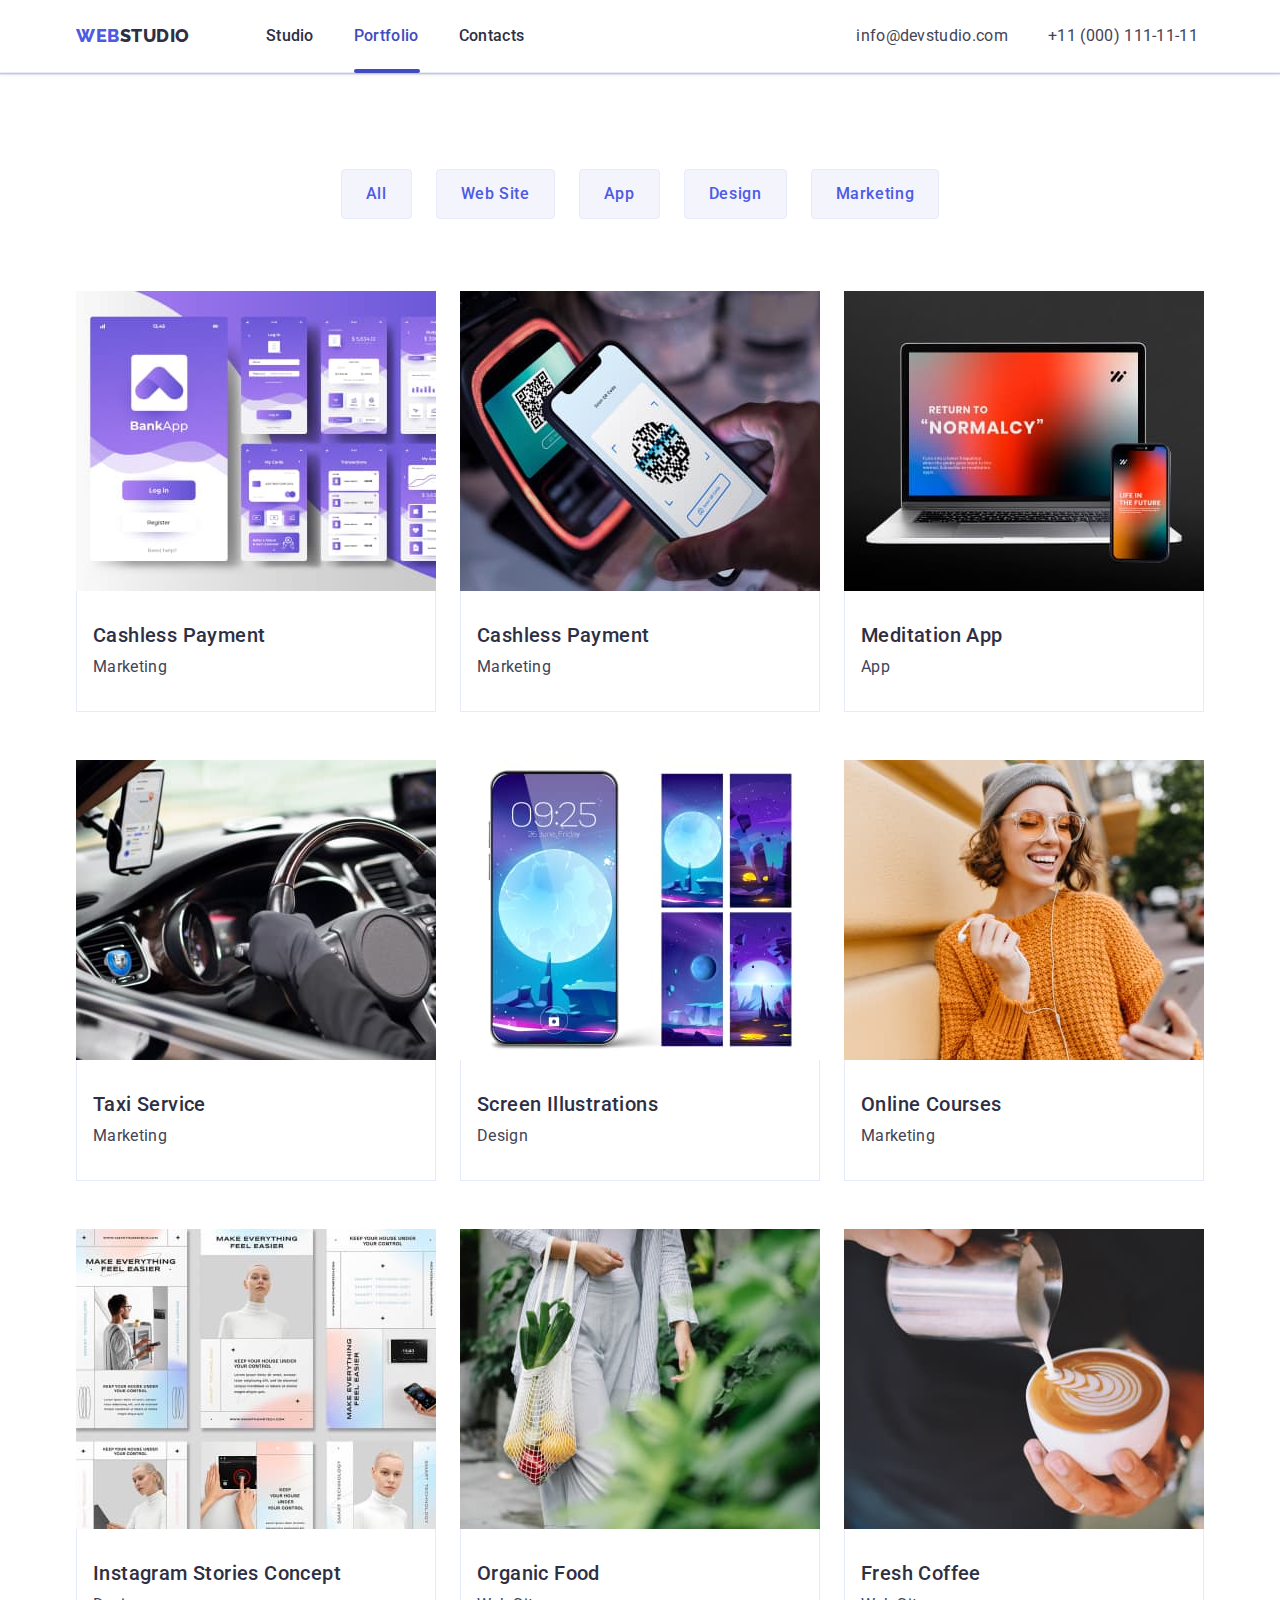
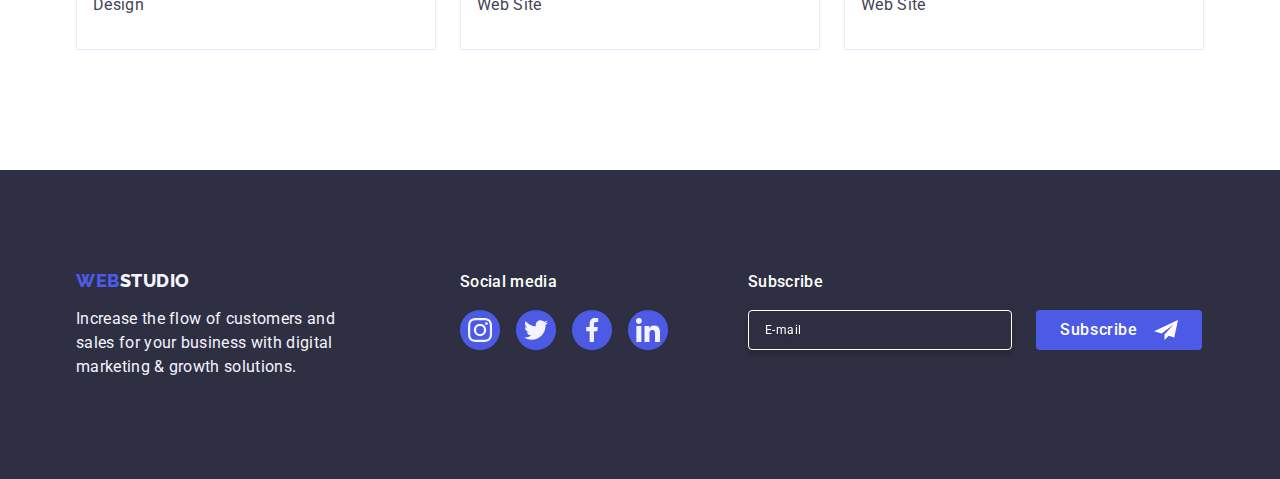
==== portfolio.html @ 2e9d0f4c "Initial commit" ====
<!DOCTYPE html>
<html lang="en">
  <head>
    <meta charset="UTF-8" />
    <meta name="viewport" content="width=device-width, initial-scale=1.0" />
    <title>Document</title>
    <link rel="stylesheet" href="./index.html" />
    <link rel="preconnect" href="https://fonts.googleapis.com" />
    <link rel="preconnect" href="https://fonts.gstatic.com" crossorigin />
    <link
      rel="stylesheet"
      href="https://fonts.googleapis.com/css2?family=Raleway:wght@800&family=Roboto:wght@400;500;700&display=swap"
    />
    <!-- Normalize -->
    <link
      rel="stylesheet"
      href="https://cdnjs.cloudflare.com/ajax/libs/modern-normalize/2.0.0/modern-normalize.min.css"
    />
    <link rel="stylesheet" href="./css/styles.css" />
  </head>
  <body class="page-portfolio">
    <!-- Header section -->
    <header class="header">
      <div class="container header-container">
        <nav class="header-nav">
          <a class="logo link" href="./index.html">
            Web<span class="studio-header">Studio</span>
          </a>
          <ul class="header-list list">
            <li class="navigation-item">
              <a class="header-link link" href="./index.html">Studio</a>
            </li>
            <li class="navigation-item">
              <!-- <a class="header-link" href="#what">Portfolio</a> -->
              <a class="header-link link portfolio-page" href="./portfolio.html"
                >Portfolio</a
              >
            </li>
            <li class="navigation-item">
              <a class="header-link link" href="">Contacts</a>
            </li>
          </ul>
        </nav>
        <!-- Contacts -->
        <address class="address">
          <ul class="address-item list">
            <li>
              <a class="header-item link" href="mailto:info@devstudio.com"
                >info@devstudio.com</a
              >
            </li>
            <li>
              <a class="header-item link" href="tel:+110001111111"
                >+11 (000) 111-11-11</a
              >
            </li>
          </ul>
        </address>
      </div>
    </header>

    <main class="portf-main">
      <!-- Button section -->
      <section class="section portfolio-main">
        <div class="container portfolio-container">
          <h1 class="visually-hidden">Hidden title</h1>
          <ul class="filter list">
            <li class="btns-filters-item list">
              <button class="btn-filter" type="button">All</button>
            </li>
            <li class="btns-filters-item list">
              <button class="btn-filter" type="button">Web Site</button>
            </li>
            <li class="btns-filters-item list">
              <button class="btn-filter" type="button">App</button>
            </li>
            <li class="btns-filters-item list">
              <button class="btn-filter" type="button">Design</button>
            </li>
            <li class="btns-filters-item list">
              <button class="btn-filter" type="button">Marketing</button>
            </li>
          </ul>
          <ul class="btn-press list">
            <!-- 11111111111111111111111111111++++++++++++++++++++++++++++++ -->
            <li class="project-card list">
              <a href="" class="project-card-link link">
                <div class="wrap-descr">
                  <img
                    class="project-card-img"
                    src="./images/Portfolio/row1/img1-1.jpg"
                    alt="Cashless Payment"
                    width="360"
                    height="300"
                  />
                  <p class="card-description overlay">
                    14 Stylish and User-Friendly App Design Concepts · Task
                    Manager App · Calorie Tracker App · Exotic Fruit Ecommerce
                    App · Cloud Storage App
                  </p>
                  <div class="overlay">
                    <p class="card-description overlay">
                      14 Stylish and User-Friendly App Design Concepts · Task
                      Manager App · Calorie Tracker App · Exotic Fruit Ecommerce
                      App · Cloud Storage App
                    </p>
                  </div>
                </div>
                <div class="wrap-card-project">
                  <h2 class="project-card-title">Cashless Payment</h2>
                  <p class="project-card-content">Marketing</p>
                </div>
              </a>
            </li>
            <!-- 222222222222222222222222222++++++++++++++++++++++++++++++++ -->
            <li class="project-card list">
              <a href="" class="project-card-link link">
                <div class="wrap-descr">
                  <img
                    class="project-card-img"
                    src="./images/Portfolio/row1/img1-2.jpg"
                    alt="Cashless Payment"
                    width="360"
                    height="300"
                  />
                  <p class="card-description overlay">
                    14 Stylish and User-Friendly App Design Concepts · Task
                    Manager App · Calorie Tracker App · Exotic Fruit Ecommerce
                    App · Cloud Storage App
                  </p>
                  <div class="overlay">
                    <p class="card-description overlay">
                      14 Stylish and User-Friendly App Design Concepts · Task
                      Manager App · Calorie Tracker App · Exotic Fruit Ecommerce
                      App · Cloud Storage App
                    </p>
                  </div>
                </div>
                <div class="wrap-card-project">
                  <h2 class="project-card-title">Cashless Payment</h2>
                  <p class="project-card-content">Marketing</p>
                </div>
              </a>
            </li>
            <!-- 3333333333333333333333333333333++++++++++++++++++++++++++++ -->
            <li class="project-card list">
              <a href="" class="project-card-link link">
                <div class="wrap-descr">
                  <img
                    class="project-card-img"
                    src="./images/Portfolio/row1/img1-3.jpg"
                    alt="Meditation App"
                    width="360"
                    height="300"
                  />
                  <p class="card-description overlay">
                    14 Stylish and User-Friendly App Design Concepts · Task
                    Manager App · Calorie Tracker App · Exotic Fruit Ecommerce
                    App · Cloud Storage App
                  </p>
                  <div class="overlay">
                    <p class="card-description overlay">
                      14 Stylish and User-Friendly App Design Concepts · Task
                      Manager App · Calorie Tracker App · Exotic Fruit Ecommerce
                      App · Cloud Storage App
                    </p>
                  </div>
                </div>
                <div class="wrap-card-project">
                  <h2 class="project-card-title">Meditation App</h2>
                  <p class="project-card-content">App</p>
                </div>
              </a>
            </li>
            <!-- 444444444444444444444444444444444++++++++++++++++++++++++++ -->
            <li class="project-card list">
              <a href="" class="project-card-link link">
                <div class="wrap-descr">
                  <img
                    class="project-card-img"
                    src="./images/Portfolio/row2/img2-1.jpg"
                    alt="Taxi Service"
                    width="360"
                    height="300"
                  />
                  <p class="card-description overlay">
                    14 Stylish and User-Friendly App Design Concepts · Task
                    Manager App · Calorie Tracker App · Exotic Fruit Ecommerce
                    App · Cloud Storage App
                  </p>
                  <div class="overlay">
                    <p class="card-description overlay">
                      14 Stylish and User-Friendly App Design Concepts · Task
                      Manager App · Calorie Tracker App · Exotic Fruit Ecommerce
                      App · Cloud Storage App
                    </p>
                  </div>
                </div>
                <div class="wrap-card-project">
                  <h2 class="project-card-title">Taxi Service</h2>
                  <p class="project-card-content">Marketing</p>
                </div>
              </a>
            </li>
            <!-- 5555555555555555555555555555555555555555555555+++++++++++++ -->
            <li class="project-card list">
              <a href="" class="project-card-link link">
                <div class="wrap-descr">
                  <img
                    class="project-card-img"
                    src="./images/Portfolio/row2/img2-2.jpg"
                    alt="Screen Illustrations"
                    width="360"
                    height="300"
                  />
                  <p class="card-description overlay">
                    14 Stylish and User-Friendly App Design Concepts · Task
                    Manager App · Calorie Tracker App · Exotic Fruit Ecommerce
                    App · Cloud Storage App
                  </p>
                  <div class="overlay">
                    <p class="card-description overlay">
                      14 Stylish and User-Friendly App Design Concepts · Task
                      Manager App · Calorie Tracker App · Exotic Fruit Ecommerce
                      App · Cloud Storage App
                    </p>
                  </div>
                </div>
                <div class="wrap-card-project">
                  <h2 class="project-card-title">Screen Illustrations</h2>
                  <p class="project-card-content">Design</p>
                </div>
              </a>
            </li>
            <!-- 666666666666666666666666666666666666666666666666666666666++ -->
            <li class="project-card list">
              <a href="" class="project-card-link link">
                <div class="wrap-descr">
                  <img
                    class="project-card-img"
                    src="./images/Portfolio/row2/img2-3.jpg"
                    alt="Online Courses"
                    width="360"
                    height="300"
                  />
                  <p class="card-description overlay">
                    14 Stylish and User-Friendly App Design Concepts · Task
                    Manager App · Calorie Tracker App · Exotic Fruit Ecommerce
                    App · Cloud Storage App
                  </p>
                  <div class="overlay">
                    <p class="card-description overlay">
                      14 Stylish and User-Friendly App Design Concepts · Task
                      Manager App · Calorie Tracker App · Exotic Fruit Ecommerce
                      App · Cloud Storage App
                    </p>
                  </div>
                </div>
                <div class="wrap-card-project">
                  <h2 class="project-card-title">Online Courses</h2>
                  <p class="project-card-content">Marketing</p>
                </div>
              </a>
            </li>
            <!-- 777777777777777777777777777777777777777777777777777777+++++ -->
            <li class="project-card list">
              <a href="" class="project-card-link link">
                <div class="wrap-descr">
                  <img
                    class="project-card-img"
                    src="./images/Portfolio/row3/img3-1.jpg"
                    alt="Instagram Stories Concept"
                    width="360"
                    height="300"
                  />
                  <p class="card-description overlay">
                    14 Stylish and User-Friendly App Design Concepts · Task
                    Manager App · Calorie Tracker App · Exotic Fruit Ecommerce
                    App · Cloud Storage App
                  </p>
                  <div class="overlay">
                    <p class="card-description overlay">
                      14 Stylish and User-Friendly App Design Concepts · Task
                      Manager App · Calorie Tracker App · Exotic Fruit Ecommerce
                      App · Cloud Storage App
                    </p>
                  </div>
                </div>
                <div class="wrap-card-project">
                  <h2 class="project-card-title">Instagram Stories Concept</h2>
                  <p class="project-card-content">Design</p>
                </div>
              </a>
            </li>
            <!-- 88888888888888888888888888888888888888888888888888888888+++ -->
            <li class="project-card list">
              <a href="" class="project-card-link link">
                <div class="wrap-descr">
                  <img
                    class="project-card-img"
                    src="./images/Portfolio/row3/img3-2.jpg"
                    alt="Organic Food"
                    width="360"
                    height="300"
                  />
                  <p class="card-description overlay">
                    14 Stylish and User-Friendly App Design Concepts · Task
                    Manager App · Calorie Tracker App · Exotic Fruit Ecommerce
                    App · Cloud Storage App
                  </p>
                  <div class="overlay">
                    <p class="card-description overlay">
                      14 Stylish and User-Friendly App Design Concepts · Task
                      Manager App · Calorie Tracker App · Exotic Fruit Ecommerce
                      App · Cloud Storage App
                    </p>
                  </div>
                </div>
                <div class="wrap-card-project">
                  <h2 class="project-card-title">Organic Food</h2>
                  <p class="project-card-content">Web Site</p>
                </div>
              </a>
            </li>
            <!-- 9999999999999999999999999999999999999999999999999999999++++ -->
            <li class="project-card list">
              <a href="" class="project-card-link link">
                <div class="wrap-descr">
                  <img
                    class="project-card-img"
                    src="./images/Portfolio/row3/img3-3.jpg"
                    alt="Fresh Coffee"
                    width="360"
                    height="300"
                  />
                  <p class="card-description overlay">
                    14 Stylish and User-Friendly App Design Concepts · Task
                    Manager App · Calorie Tracker App · Exotic Fruit Ecommerce
                    App · Cloud Storage App
                  </p>
                  <div class="overlay">
                    <p class="card-description overlay">
                      14 Stylish and User-Friendly App Design Concepts · Task
                      Manager App · Calorie Tracker App · Exotic Fruit Ecommerce
                      App · Cloud Storage App
                    </p>
                  </div>
                </div>
                <div class="wrap-card-project">
                  <h2 class="project-card-title">Fresh Coffee</h2>
                  <p class="project-card-content">Web Site</p>
                </div>
              </a>
            </li>
            <!-- +++++++++++++++++++++++++++++++++++++++++++++++++++++++++++ -->
          </ul>
        </div>
      </section>
    </main>
    <!-- Footer section -->

    <footer class="footer">
      <div class="container footer-container">
        <div class="footer-logo">
          <a class="logo logo-link-footer link" href="./index.html">
            Web<span class="studio-down">Studio</span>
          </a>
          <p class="footer-description">
            Increase the flow of customers and sales for your business with
            digital marketing & growth solutions.
          </p>
        </div>
        <!-- Media in footer section -->
        <div class="footer-part-two">
          <p class="footer-title-links">Social media</p>
          <ul class="wrap-footer-icons list">
            <li class="box-footer-icons">
              <a href="" class="link-footer-icon">
                <svg class="team-icon" width="24" height="24">
                  <use href="./images/icons.svg#icon-instagram1"></use>
                </svg>
              </a>
            </li>
            <li class="box-footer-icons">
              <a href="" class="link-footer-icon">
                <svg class="team-icon" width="24" height="24">
                  <use href="./images/icons.svg#icon-twitter1"></use>
                </svg>
              </a>
            </li>
            <li class="box-footer-icons">
              <a href="" class="link-footer-icon">
                <svg class="team-icon" width="24" height="24">
                  <use href="./images/icons.svg#icon-facebook1"></use>
                </svg>
              </a>
            </li>
            <li class="box-footer-icons">
              <a href="" class="link-footer-icon">
                <svg class="team-icon" width="24" height="24">
                  <use href="./images/icons.svg#icon-linkedin1"></use>
                </svg>
              </a>
            </li>
          </ul>
        </div>
        <div class="footer-third-part">
          <p class="footer-form-title">Subscribe</p>
          <form class="footer-form" name="footer-form" autocomplete="off">
            <label class="footer-form-label">
              <input
                class="footer-form-input"
                type="email"
                name="email"
                placeholder="E-mail"
              />
            </label>
            <button class="footer-form-button" type="submit">
              Subscribe
              <svg class="footer-form-icon" width="24" height="24">
                <use href="./images/icons.svg#icon-send"></use>
              </svg>
            </button>
          </form>
        </div>
      </div>
    </footer>

    <!-- <footer class="footer">
      <div class="container footer-container">
        <a href="./index.html" class="logo logo-footer link">
          Web<span class="studio-down">Studio</span>
        </a>
        <p class="footer-description">
          Increase the flow of customers and sales for your business with
          digital marketing & growth solutions.
        </p>
      </div>
    </footer> -->
  </body>
</html>
---- css/styles.css ----
:root {
    
        --items: 3; 
         /* змінна для зберігання кількості елементів в одному рядку сітки */
        --indent: 30px; 
         /* змінні для зберігання значення відступу між елементами */

/* Font */
--primary-font: Roboto, sans-serif;

/* Colors */

--ocean-cl: #404BBF;
--main-light-bg: #ffffff;
--light-bg: #e5e5e5;
--main-dark-bg: #2e2f42;
--link-cl: #434455;
--string-web-cl: #4D5AE5;
--studio-down-cl: #F4F4FD;
--border-cl: #e7e9fc;
--icons-client: #8e8f99;
--hover-button: #404BBF;
--hover-footer-bg-links: #31D0AA;
--btn-border: #e7e9fc;
--description-card-color: #F4F4FD;
--description-card-bg: #4D5AE5;
--modal-window: #FCFCFC;
--modal-btn-close-bg: #E7E9FC;
--modal-btn-close-bg-hover: #404BBF;
--modal-close: #2E2F42;
--modal-close-hover: #FFFFFF;


/* Others */
/* from our tutor Yaroslav - true hidding of some elements */
     
}

.visually-hidden {
        /* ADD text of this class                */
        position: absolute;
        width: 1px;
        height: 1px;
        margin: -1px;
        border: 0;
        padding: 0;

        white-space: nowrap;
        clip-path: inset(100%);
        clip: rect(0 0 0 0);
        overflow: hidden;
}

*,
*::before,
*::after {
        box-sizing: border-box;
        /* display: block;
                position: absolute;
                left: 0;
                bottom: -1px;
                content: '';
                width: 100%;
                height: 4px;
                border-radius: 2px; */
}


/* 
  |---------------------------
  |Common styles
  |---------------------------
*/

body {
    
    font-family: Roboto, sans-serif;
    font-size: 16px;
    line-height: 1.5;
    letter-spacing: 0.02em;    
    color: #434455;
    background-color: var(--main-light-bg);
}

main {
        flex-grow: 1;
}

/* Reset */
 
 h1,h2,h3,h4,h5,h6,p {
        margin: 0;
 }

 p {
    padding: 0;    
 }

 img {
        display: block;
 }

.list, ul, ol {
    list-style: none;
    font-style: normal;    
}

ul, ol {
        margin-top: 0;
        margin-bottom: 0;
        padding-left: 0;
}



/* 
.backdrop {
       position: fixed;
        top: 0;
        left: 0;
        width: 100%;
        height: 100%;
        background-color: rgba(0, 0, 0, 0.5);
        
        transition: fill cubic-bezier(0.4, 0.0, 0.2, 1);
               
}

.backdrop.is-hidden {
        visibility: hidden;
        opacity: 0;
        pointer-events: none;
}
  */

/**
  |============================
  | Flexbox grid
  |============================
*/
.card-set {
        display: flex;
        flex-wrap: wrap;
        gap: var(--indent);
}

.card-set-item {
        flex-basis: calc((100% - var(--indent) * (var(--items) - 1)) / var(--items));
}

.container {
        /* центрує */
        margin: 0 auto; 
        width: 1158px;
        padding: 0 15px;
}

.header-container {      
        display: flex;
}


a {
    text-decoration: none;
}

.btn,
button {
    font-family: inherit;
    cursor: pointer;
}

.hero {
    background-color: var(--main-dark-bg);
    margin: 0 auto;
    /* background: url(../images/hero-section/people-office.jpg), lightgray 0px -167.8px / 100% 139.9% no-repeat;
    background-repeat: no-repeat; */



/* background: var(--main-dark-bg); */
        padding: 188px 0;
        background-image: linear-gradient(rgba(46, 47, 66, 0.7), rgba(46, 47, 66, 0.7)), url("../images/hero-section/people-office.jpg");
        max-width: 1440px;
        background-repeat: no-repeat;
        background-position: center;
        background-size: cover;
}

.link {       
    color: var(--link-cl);
    text-decoration: none;
    display: block;
}

/* 
|---------------------------
|Header styles
|---------------------------
 */
 .header {
        border-bottom: 1px solid var(--border-cl);
        color: #404bbf;
        align-items: center;
        /* from autocheck */
        box-shadow: 0px 2px 1px rgba(46, 47, 66, 0.08), 0px 1px 1px rgba(46, 47, 66, 0.16), 0px 1px 6px rgba(46, 47, 66, 0.08);
 }

 .header-nav {
        background: var(--main-light-bg);
        display: flex;
        align-items: center;
        margin-right: 332px;
 }

 .logo {
        font-family: Raleway, sans-serif;
        font-weight: 800;
        font-size: 18px;
        line-height: 1.17;
        letter-spacing: 0.03em;
        text-transform: uppercase;        
        color:#4D5AE5;
        margin-right: 76px;
        padding: 24px 0;
        position: relative; 
 }

 .web {
         color: var(--string-web-cl);
 }
 
 .studio, .studio-header {
        color: var(--main-dark-bg);
 }

 .header-list {                
                font-family: Roboto, sans-serif;
                font-weight: 500;
                font-size: 16px;
                line-height: 1.5;
                letter-spacing: 0.02em;
                color: var(--main-dark-bg);                
                display: flex;
                gap: 40px;
                align-items: center;
                       
 }




 .first-page::after {
        position: absolute;
                left: 0;
                bottom: -1px;        
                content: "";
                width: 48px;
                height: 4px;
                background-color: var(--ocean-cl);
                margin-top: 20px;
                border-radius: 2px;
 }

 /*  */ 
.header-link:hover,
.header-link:focus 
 {
        color: var(--ocean-cl);
}



 .header-link {
       color: var(--main-dark-bg);  
       padding: 24px 0;                  
                position: relative;
                transition-property: color;
                transition-duration: 250ms;
                transition-timing-function: cubic-bezier(0.4, 0, 0.2, 1);
                padding: 24px 0;         
 }

 .first-page {
         color: var(--ocean-cl);
 }

 .address {
    font-style: normal;    
 }

 .header-contacts {}

 .address-item {
        display: flex;
        align-items: center;
        gap: 40px;
        padding: 24px 0;
        
 }

 .header-item  {
    list-style: none;
    text-decoration: none;
    color: currentColor;
    font-family: 'Roboto', sans-serif;
    font-weight: 400;
    line-height: 1.5;
    font-size: 16px;
    letter-spacing: 0.02em;
    font-style: normal;
    color: var(--link-cl);
    transition-property: color;
    transition-duration: 250ms;
    transition-timing-function: cubic-bezier(0.4, 0, 0.2, 1);     
 }



 /* для 3-й домашки */
 /*  */

 .header-contacts:active,
 .header-contacts:hover,
 .header-contacts:focus,
 .header-item:hover,
 .header-item:focus {
     color: var(--ocean-cl);
 }

 /* 
|---------------------------
|Hero styles
|---------------------------
 */
 .hero {
        padding: 188px 0;
 }

 /* .hero-container {
        background-image: url(../images/hero-section/Dark-bg.jpg); */
        /* background-repeat: repeat; 
 }*/

 .hero-title {
        font-family: 'Roboto', sans-serif;
        font-weight: 700;
        font-size: 56px;
        line-height: 1.07;
        text-align: center;
        letter-spacing: 0.02em;
        color: var(--main-light-bg);
        max-width: 496px;
        margin: 0 auto;
        
        padding-bottom: 48px;
 }

 .hero-btn {
        background-color: var(--string-web-cl);
        color: var(--main-light-bg);
        font-family: 'Roboto', sans-serif;
        font-weight: 500;
        font-size: 16px;
        line-height: 1.5;
        
        display:block;
        min-width: 169px;
        height: 56px;
        border: none;
        border-radius: 4px;
        margin: 0 auto;
        /* align-items: center; */
        cursor: pointer;
        letter-spacing: 0.04em;
               
        /* padding: 16px 32px;
        gap: 10px;
        flex: none;
        order: 0;
        flex-grow: 0; */
        
        box-shadow: 0px 4px 4px rgba(0, 0, 0, 0.15);
        
        /* text-align: center; */
        transition-property: background-color;
        transition-duration: 250ms;
        transition-timing-function: cubic-bezier(0.4, 0, 0.2, 1);        
 }

 .hero-btn:hover,
 .hero-btn:focus {
        background-color: var(--ocean-cl); 
        background: #404BBF;
        border: none;
        box-shadow: 0px 4px 4px rgba(0, 0, 0, 0.15);
        border-radius: 4px;
        text-align: center;
 }

/* 
|---------------------------
|Describe styles
|--------------------------- 
*/


.section {}

.describe {
        padding: 120px 0;
                /* display: flex;
                align-items: center;
                gap: 24px;
                flex-basis: calc((100% - 3 * 24px) / 4);
                /* width: 264px;
                height: 112px; 
                flex-shrink: 0;
                border-radius: 4px;
                background: var(--studio-down-cl); */
}

.describe-container {}

.describe-list {
        display: flex;       
        gap: 24px;         
}

.section-two-li {        
        width: calc((100% - 3 * 24px) / 4);
}

/* +++ SVG============================== SVG  */

.section-doing-li {        
        width: calc((100% - 48px) / 3); 
        justify-content: center;
}

.box-advs {
        display: flex;
        align-items: center;
        justify-content: center;
        border-radius: 4px;
        background-color: #F4F4FD;
        width: 264px;
        height: 112px;
        margin-bottom: 8px;
}

.strategy-name {
        font-weight: 500;
        font-size: 20px;
        letter-spacing: 0.02em;
        color: var(--main-dark-bg);
        text-align: start;
        line-height: 1.2;
        margin-bottom: 8px;
}


.advantages-card-content {
        font-size: 16px;
        line-height: 1.5;
        letter-spacing: 0.02em;
}
/* SVG================================= SVG */

/* 
.describe-list:hover, 
.describe-list:focus {
        
        border: 1px solid var(--string-web-cl);
} */

/* .strategy-name {
        display: flex;
        width: 264px;
        flex-direction: column;
        color: var(--main-dark-bg);
        font-size: 20px;
        font-family: Roboto;
        font-weight: 500;
        line-height: 1.2;
        letter-spacing: 0.02em;
        margin-bottom: 8px;
} */

.first-item {
        /* width: calc((100% - 72px) / 4); */
        display: flex;
        width: 264px;
        flex-direction: column;
        color: var(--link-cl);
        font-size: 16px;
        font-family: 'Roboto', sans-serif;
        line-height: 1.5;
        letter-spacing: 0.32px;
}

.strategy-item {}


.name {
        font-family: 'Roboto', sans-serif;
        font-weight: 500;
        font-size: 20px;
        line-height: 1.2;
        letter-spacing: 0.02em;    
        color: var(--main-dark-bg);
}

.item {
        font-family: 'Roboto', sans-serif;
        font-weight: 400;
        font-size: 16px;
        line-height: 1.5;
        letter-spacing: 0.02em;    
        color: var(--link-cl);
}



.strategy-item {}

.punctuality {}

.punctuality-item {}

.diligence {}

.diligence-item {}

.technologies {}

.technologies-item {}

/* 
|---------------------------
|Doing styles
|--------------------------- 
*/

.section-doing {
        padding-bottom: 120px;
}

.doing-title {
        font-family: 'Roboto', sans-serif;
        font-style: normal;
        font-weight: 700;
        font-size: 36px;
        line-height: 1.11;
        text-align: center;
        letter-spacing: 0.02em;
        text-transform: capitalize;
        color: var(--main-dark-bg);        
        margin-bottom: 72px;
}

.doing-list {
        display: flex;
        gap: 24px;        
}

/* 
|---------------------------
|Team styles
|--------------------------- 
*/

.team-container {
        
}

.team {
        font-family: 'Roboto', sans-serif;
        font-style: normal;
        font-weight: 700;
        font-size: 36px;
        line-height: 1.11;
        text-align: center;
        letter-spacing: 0.02em;
        text-transform: capitalize;
        color: var(--main-dark-bg);
        background-color: var(--studio-down-cl);
        padding: 120px 0;
}

.team-title {
        font-family: 'Roboto', sans-serif;
        font-style: normal;
        font-weight: 700;
        font-size: 36px;
        line-height: 1.11;
        text-align: center;
        letter-spacing: 0.02em;
        text-transform: capitalize;   
        margin-bottom: 72px;        
}

.team-item {
        display: flex;
        gap: 24px;        
}

.team-list {
        font-family: 'Roboto', sans-serif;
        font-style: normal;
        font-weight: 500;
        font-size: 20px;
        line-height: 1.2;
        text-align: center;
        letter-spacing: 0.02em;
        color: var(--main-dark-bg);
        background-color: var(--main-light-bg);
        margin-bottom: 8px;
}

.team-worker {
        font-family: 'Roboto', sans-serif;
        font-style: normal;
        font-weight: 400;
        font-size: 16px;
        line-height: 1.5;
        text-align: center;
        letter-spacing: 0.02em;
        color: var(--link-cl);
        background-color: var(--main-light-bg);
        margin-bottom: 8px;
}

.our-team {
        /* background-color: var(--main-light-bg); */
        
        /* width: calc((100% - 72px) / 4); */
        flex-basis: calc((100% - 72px) / 4); 
        border-radius: 0px 0px 4px 4px;
        box-shadow:  0px 1px 6px rgba(46, 47, 66, 0.08),
                0px 1px 1px rgba(46, 47, 66, 0.16),
                0px 2px 1px rgba(46, 47, 66, 0.08);
                

        /* max-height: 380px; */
     
}

.homan, .application {
        font-family: 'Roboto', sans-serif;
        font-style: normal;
        font-weight: 500;
        font-size: 20px;
        line-height: 1.2;        
        text-align: center;
        letter-spacing: 0.02em;
        color: var(--main-dark-bg);
        background-color: var(--main-light-bg);
        flex: none;
        order: 0;
        flex-grow: 0;
        margin-bottom: 8px;
}



.product {}





.frontend {}



.marketing {}



.ui-designer {}


/* 4 DZ */

/* 
|---------------------------
|Customers  styles
|--------------------------- 
*/

.customers {
        padding: 120px 0;
}

.title-customers {
        text-align: center;
        font-size: 36px;
        line-height: 1.11;
        color: #2e2f42;
        margin-bottom: 72px;
}

.wrap-customers {
        display: flex;
        justify-content: center;
        gap: 24px;
}

.box-clients-icons {
        width: calc((100% - 6 * 20px) / 6);
        height: 88px;
}

.link-clients-icons {
        width: 100%;
        height: 100%;
        border: 1px solid #8e8f99;
        border-radius: 4px;
        display: flex;
        align-items: center;
        justify-content: center;
        color: var(--icons-client);
        transition: border-color 250ms cubic-bezier(0.4, 0, 0.2, 1), color 250ms cubic-bezier(0.4, 0, 0.2, 1);
}

.clients-icon {
        fill: currentColor;
}

.link-clients-icons:hover,
.link-clients-icons:focus {
        border-color: var(--ocean-cl);
        color: var(--ocean-cl);
}

.link-clients-icons:hover .clients-icon,
.link-clients-icons:focus .clients-icon {
        fill: var(--ocean-cl);
}


/* 
|---------------------------
|Footer  styles
|--------------------------- 
*/

 .footer {
    background: var(--main-dark-bg);
    padding: 100px 0;
 }

 .footer-container {
        display: flex;
        align-items: baseline;
 }

 .footer-logo {
        margin-right: 120px;
 }

 /* .logo-footer {
        display: inline-block;
        margin-bottom: 16px;  
        padding: 0;      
 } */

.footer-title-links {
        font-weight: 500;
        font-size: 16px;
        margin-bottom: 16px;
        line-height: 1.5;
        letter-spacing: 0.02em;
        color: #ffffff;
}

.logo-link-footer {
        font-family: "Raleway", sans-serif;
        font-weight: 800;
        font-size: 18px;
        padding: 0;
        line-height: 1.17;
        letter-spacing: 0.03em;
        text-transform: uppercase;
        color: var(--string-web-cl);
        display: inline-block;
        margin-bottom: 16px; 
}

.logo-studio-footer {
        color: #F4F4FD;
        font-weight: 800;
        font-size: 18px;
        letter-spacing: 0.03em;
        text-transform: uppercase;
}

.footer-content {
        max-width: 264px;
        font-size: 16px;
        line-height: 1.5;
        letter-spacing: 0.02em;
        color: #F4F4FD;
}

.footer-title-links {
        color: #FFF;
        font-size: 16px;
        font-weight: 500;
        line-height: 1.5;
        letter-spacing: 0.32px;
}

.wrap-footer-icons {
        display: flex;
        gap: 16px;
}

.box-footer-icons {
        width: 40px;
        height: 40px;
}

.link-footer-icon {
        width: 100%;
        height: 100%;
        background-color: var(--string-web-cl);
        border-radius: 50%;
        display: flex;
        align-items: center;
        justify-content: center;
        transition: background-color 250ms cubic-bezier(0.4, 0, 0.2, 1);
}

.link-footer-icon:hover,
.link-footer-icon:focus {
        background-color: var(--hover-footer-bg-links);
}


/*
  |============================
  | modal window 
  |============================
*/

.backdrop {
                        
        width: 100%;
        height: 100%;
        top: 0;
        left: 0;                
        background: rgba(46, 47, 66, 0.40);
        flex-shrink: 0;
        position: fixed;
        transition: opacity 250ms cubic-bezier(0.4, 0, 0.2, 1), visibility 250ms cubic-bezier(0.4, 0, 0.2, 1);
        /* transition: fill cubic-bezier(0.4, 0.0, 0.2, 1);         */
}

.modal {
        width: 408px;
        min-height: 584px;
        flex-shrink: 0;
        border-radius: 4px;
        background: var(--modal-window);
        box-shadow: 0px 2px 1px 0px rgba(0, 0, 0, 0.20), 0px 1px 3px 0px rgba(0, 0, 0, 0.12), 0px 1px 1px 0px rgba(0, 0, 0, 0.14);
        position: absolute;
        top: 50%;
        left: 50%;
        transform: translate(-50%, -50%);
        opacity: 1;
        transition: transform 250ms cubic-bezier(0.4, 0, 0.2, 1);
        padding: 72px 24px 24px 24px;
}

.wrap-clos-icon-modal {
        display: block;
        width: 24px;
        height: 24px;
        border-radius: 50%;
        border: 1px solid rgba(0, 0, 0, 0.10);
        background: var(--btn-border);
        position: absolute;
        top: 24px;
        right: 24px;
        transition-property: background-color;
        transition-duration: 250ms;
        transition-timing-function: cubic-bezier(0.4, 0, 0.2, 1);
        cursor: pointer;
        display: flex;
        align-items: center;
        justify-content: center;
        padding: 0;
        transition: background-color 250ms cubic-bezier(0.4, 0, 0.2, 1), border 250ms cubic-bezier(0.4, 0, 0.2, 1);
}

.wrap-clos-icon-modal:hover,
.wrap-clos-icon-modal:focus {
        background-color: var(--ocean-cl);
        fill: var(--main-light-bg);
        border: none;
}

.close-modal {
        position: absolute;
        top: 50%;
        left: 50%;
        transform: translate(-50%, -50%);
        fill: var(--modal-close);
        transition-property: fill;
        transition-duration: 250ms;
        transition-timing-function: cubic-bezier(0.4, 0, 0.2, 1);
        cursor: pointer;
}

.wrap-clos-icon-modal:hover .close-modal,
.wrap-clos-icon-modal:focus .close-modal {
        fill: var(--main-light-bg);
}

.is-hidden {
        visibility: hidden;
        opacity: 0;
        transition: opacity 150ms ease-in-out 1000ms;
        pointer-events: none;
        transition: opacity 250ms cubic-bezier(0.4, 0, 0.2, 1), visibility 250ms cubic-bezier(0.4, 0, 0.2, 1);
}

/*  */


.modal-title {
        display: block;
        margin-bottom: 16px;
        color: var(--title-color);
        text-align: center;
        font-size: 16px;
        font-family: Roboto;
        font-style: normal;
        font-weight: 500;
        line-height: 1.5;
        letter-spacing: 0.02em;
        color: #2E2F42;
}

.modal-form-field-wrap {
        margin-bottom: 8px;
}


.modal-form-label {
        display: block;
        margin-bottom: 4px;
        color: var(--icons-client);
        font-size: 12px;
        font-family: Roboto;
        font-style: normal;
        font-weight: 400;
        line-height: 1.17;
        letter-spacing: 0.04em;
        ;
}

.modal-form-input-wrap {
        position: relative;
}

.modal-form-input {
        width: 100%;
        height: 40px;
        flex-shrink: 0;
        border-radius: 4px;
        border: 1px solid rgba(46, 47, 66, 0.40);
        padding: 11px 38px;
        outline: transparent;
        font-size: 18px;
        transition: border-color 250ms cubic-bezier(0.4, 0, 0.2, 1);
        color: var(--main-dark-bg);
        background-color: transparent;
        padding-left: 38px;
}

.modal-form-input:focus {
        border-color: var(--string-web-cl);
}

.modal-icon {
        position: absolute;
        left: 16px;
        top: 50%;
        transform: translateY(-50%);
        fill: var(--main-dark-bg);
        transition: fill 250ms cubic-bezier(0.4, 0, 0.2, 1);
}

.modal-form-input:focus+.modal-icon {
        fill: var(--string-web-cl);
}

.modal-form-textarea-wrap {
        margin-bottom: 16px;
}

.modal-form-textarea {
        width: 100%;
        height: 120px;
        font-size: 12px;
        line-height: 1.17;
        letter-spacing: 0.04em;
        color: rgba(46, 47, 66, 0.4);
        resize: none;
        outline: transparent;
        border-radius: 4px;
        border: 1px solid rgba(46, 47, 66, 0.40);
        background-color: transparent;
        transition: border-color 250ms cubic-bezier(0.4, 0, 0.2, 1);
        padding: 8px 16px;
}


.modal-form-textarea:focus {
        border-color: var(--string-web-cl);
}

.modal-agre-label-wrap {
        margin-bottom: 24px;
}

.modal-agre-label {
        display: flex;
        flex-direction: row;
        gap: 8px;
        align-items: center;
        justify-content: center;
        margin: 16px auto 24px auto;
}

.modal-icon-agre-box {
        display: inline-flex;
        justify-content: center;
        align-items: center;
        width: 16px;
        height: 16px;
        flex-shrink: 0;
        border-radius: 2px;
        border: 1px solid rgba(46, 47, 66, 0.40);
        transition: background-color 250ms cubic-bezier(0.4, 0, 0.2, 1), border 250ms cubic-bezier(0.4, 0, 0.2, 1), fill 250ms cubic-bezier(0.4, 0, 0.2, 1);
        fill: transparent;
}

.modal-agre-check:checked+.modal-form-text-agre>.modal-icon-agre-box {
        background-color: #404BBF;
        border: none;
        fill: #F4F4FD;
        /* white-space: nowrap; */
}

.modal-form-text-agre {
        display: flex;
        color: #8E8F99;
        font-size: 12px;
        font-family: Roboto;
        font-style: normal;
        font-weight: 400;
        line-height: 1.17;
        letter-spacing: 0.04em;
        /* white-space: nowrap; */

}

.modal-link-agre {
        color: #4D5AE5;
        text-decoration: underline;
}

.form-button {
        background-color: var(--string-web-cl);
        color: #FFFFFF;
        font-weight: 500;
        font-size: 16px;
        letter-spacing: 0.04em;
        font-family: "Roboto", sans-serif;
        line-height: 1.5;
        display: block;
        min-width: 169px;
        height: 56px;
        border: none;
        border-radius: 4px;
        margin: 0 auto;
        cursor: pointer;
        transition-property: background-color;
        transition-duration: 250ms;
        transition-timing-function: cubic-bezier(0.4, 0, 0.2, 1);
}

.form-button:hover,
.form-button:focus {
        background-color: var(--ocean-cl);
}


/*  */


 .web {}

 .studio-down {
        
        Color: var(--studio-down-cl);
        
 }

 .footer-description {
        font-family: 'Roboto', sans-serif;
        font-style: normal;
        font-weight: 400;
        font-size: 16px;
        line-height: 1.5;
        letter-spacing: 0.02em;
        color: var(--studio-down-cl);
        width: 264px;
 }

/*
  |============================
  | form in footer 
  |============================
*/

 .footer-third-part {
         margin-left: 80px;
         display: flex;
         flex-direction: column;
 }

 .footer-form-title {
         color: #FFF;
         font-size: 16px;
         font-family: Roboto;
         font-style: normal;
         font-weight: 500;
         line-height: 1.5;
         letter-spacing: 0.32px;
         margin-bottom: 16px;
 }

 .footer-form {
         display: flex;
         flex-direction: row;
         align-items: center;
         gap: 24px;
 }

 .footer-form-input {
         width: 264px;
         height: 40px;
         flex-shrink: 0;
         border-radius: 4px;
         border: 1px solid #FFF;
         box-shadow: 0px 4px 4px 0px rgba(0, 0, 0, 0.15);
         background-color: transparent;
         outline: transparent;
         color: #FFF;
         font-size: 12px;
         font-family: Roboto;
         font-style: normal;
         font-weight: 400;
         line-height: 1.5;
         letter-spacing: 0.48px;
         transition: border-color 250ms cubic-bezier(0.4, 0, 0.2, 1);
         padding: 8px 16px;
         filter: drop-shadow(0px 4px 4px rgba(0, 0, 0, 0.15));
 }

 .footer-form-input::placeholder {
         color: #FFF;
         font-size: 12px;
         font-family: Roboto;
         font-style: normal;
         font-weight: 400;
         line-height: 2;
         letter-spacing: 0.48px;
 }

 .footer-form-input:focus {
         border-color: var(--string-web-cl);
 }

 .footer-form-button {
         min-width: 165px;
         height: 40px;
         padding: 8px 24px;
         display: inline-flex;
         justify-content: center;
         align-items: center;
         gap: 16px;
         border-radius: 4px;
         background: #4D5AE5;
         color: #FFF;
         text-align: center;
         font-size: 16px;
         font-family: Roboto, sans-serif;
         font-style: normal;
         font-weight: 500;
         line-height: 1.5;
         letter-spacing: 0.64px;
         border: none;
         transition: background-color 250ms cubic-bezier(0.4, 0, 0.2, 1);
         cursor: pointer;
 }

 .footer-form-button:hover,
 .footer-form-button:focus {
         background-color: var(--hover-button);
 }

 .footer-form-icon {
         fill: #fff;
         /* margin-left: 16px; */
 }


 /* PORTFOLIO PAGE */

/* 
|---------------------------
|Button section styles
|--------------------------- 
*/

.portfolio-page {
       color: var(--ocean-cl); 
}

.portfolio-page::after {
        position: absolute;
        left: 0;
        bottom: -1px;
        content: "";
        width: 66px;
        height: 4px;
        background-color: var(--ocean-cl);
        margin-top: 20px;
        border-radius: 2px;
}

.portfolio-main {
        padding-top: 96px;
        padding-bottom: 120px;
}

.portfolio-container {}

.filter {
        display: flex;
        justify-content: center;
        gap: 24px;
        margin-bottom: 72px;
}

.btn-filter {
        color: var(--string-web-cl);
        background-color: var(--studio-down-cl);
        text-align: center;
        border-radius: 4px;
        
        /* Button Text */
        font-size: 16px;
        font-family: Roboto, sans-serif;
        font-weight: 500;
        line-height: 1.5;
        letter-spacing: 0.04em;
        cursor: pointer;
        padding: 12px 24px;
        border: 1px solid var(--border-cl);
        transition-property: background-color, color, border, box-shadow;
        transition-duration: 250ms;
        transition-timing-function: cubic-bezier(0.4, 0, 0.2, 1);

        transition: color 250ms cubic-bezier(0.4, 0, 0.2, 1), background-color 250ms cubic-bezier(0.4, 0, 0.2, 1), border-color 250ms cubic-bezier(0.4, 0, 0.2, 1), box-shadow 250ms cubic-bezier(0.4, 0, 0.2, 1);
}

.btn-filter:hover, 
.btn-filter:focus {
        color: var(--main-light-bg);
        background: var(--ocean-cl);
        border: 1px solid transparent;
        box-shadow: 0px 2px 2px 0px rgba(0, 0, 0, 0.12), 0px 2px 1px 0px rgba(0, 0, 0, 0.08), 0px 3px 1px 0px rgba(0, 0, 0, 0.10);
       
}

.btn-press {
        
        display: flex;
        flex-wrap: wrap;
        gap: 24px;
        row-gap: 48px;
        justify-content: center;
}


.portfolio-blockitems {
        /* box-shadow: 0px 3px 1px rgba(0, 0, 0, 0.1),
                        0px 2px 1px rgba(0, 0, 0, 0.08),
                        0px 2px 2px rgba(0, 0, 0, 0.12); */
}

.portfolio-link {
       
        max-width: 360px;
}

.btn-press:active {
    background-color: var(--ocean-cl);
}

/*  */
/*  */

.project-card {
        width: calc((100% - 48px) / 3);
        transition-property: box-shadow;
        transition-duration: 250ms;
        transition-timing-function: cubic-bezier(0.4, 0, 0.2, 1);
        transition: box-shadow 250ms cubic-bezier(0.4, 0, 0.2, 1);
}

.wrap-descr {
        position: relative;
        overflow: hidden;
}

.overlay {
        position: absolute;
        top: 0;
        left: 0;
        width: 100%;
        height: 100%;
        background-color: var(--description-card-bg);
        transform: translateY(100%);
        transition-duration: 250ms;
        transition-timing-function: cubic-bezier(0.4, 0, 0.2, 1);
        z-index: 1;
}

.project-card:hover {
        box-shadow: 0px 2px 1px 0px rgba(46, 47, 66, 0.08), 0px 1px 1px 0px rgba(46, 47, 66, 0.16), 0px 1px 6px 0px rgba(46, 47, 66, 0.08);
}

.project-card-link {
transition: box-shadow 250ms cubic-bezier(0.4, 0, 0.2, 1);
}

.project-card-link:hover {
        box-shadow: 0px 1px 6px rgba(46, 47, 66, 0.08), 0px 1px 1px rgba(46, 47, 66, 0.16), 0px 2px 1px rgba(46, 47, 66, 0.08);
}

.project-card:hover .overlay {
        transform: translatex(0);        
}

.wrap-card-project {
        padding: 32px 16px;
        border: 1px solid var(--btn-border);
        border-top: none;
}

.project-card-title {
        font-weight: 500;
        font-size: 20px;
        letter-spacing: 0.02em;
        color: var(--main-dark-bg);
        line-height: 1.2;
        margin-bottom: 8px;
}

.project-card-content {
        font-size: 16px;
        letter-spacing: 0.02em;
        color: var(--link-cl);
        line-height: 1.5;
}

.card-description {
        color: var(--description-card-color);
        font-size: 16px;
        line-height: 1.5;
        letter-spacing: 0.02em;
        padding: 40px 32px;
        position: absolute;
        top: 0;
        transition: transform 250ms cubic-bezier(0.4, 0, 0.2, 1);
}


/*  */
/*  */


.application-container {
        padding: 32px 16px;
        border: 1px solid var(--border-cl);
        border-top: none;
        /* display: flex; */
        /* flex-wrap: wrap;     */

}

.portfolio-h2 {
        font-family: 'Roboto', sans-serif;
        margin-bottom: 8px;
        padding: 0;
        color: var(--main-dark-bg);
                font-size: 20px;
                line-height: 1.2;
                font-style: normal;
                font-weight: 500;                
                letter-spacing: 0.4px;
                
                        /* text-align: center; */
                        
                        background-color: var(--main-light-bg);
                        /* flex: none; */
                        /* order: 0; */
                        /* flex-grow: 0; */
                        
}

.worker,
.type-application {
        font-family: 'Roboto', sans-serif;
        font-style: normal;
        font-weight: 400;
        font-size: 16px;
        line-height: 1.5;
        letter-spacing: 0.32px;
        /* text-align: center; */

        color: var(--link-cl);
        background-color: var(--main-light-bg);
        border-radius: 0px 0px 4px 4px;
        /* flex: none;
        order: 1; */
        /* flex-grow: 0; */

        
}

.worker {
        padding: 32px 0;
}


/*  */

.soc-team-icons {
        display: flex;
        justify-content: center;
        gap: 24px;
}

.team-icon {
        fill: #F4F4FD;
}

.box-team-icons {
        width: 40px;
        height: 40px;
}

.link-team-icon {
        width: 100%;
        height: 100%;
        background-color: #4d5ae5;
        border-radius: 50%;
        display: flex;
        justify-content: center;
        align-items: center;
        transition: background-color 250ms cubic-bezier(0.4, 0, 0.2, 1);
}

.link-team-icon:hover,
.link-team-icon:focus {
        background-color: var(--ocean-cl);
}

/* Працює - приклад від Андрія Довганюка */

.close-icon {
        transition: fill var(--transition);
}

.close-button:hover,
.close-button:focus {
        background-color: var(--ocean-cl);
        border: none;
        fill: var(--white-color);
}

/* END приклад від Андрія Довганюка */
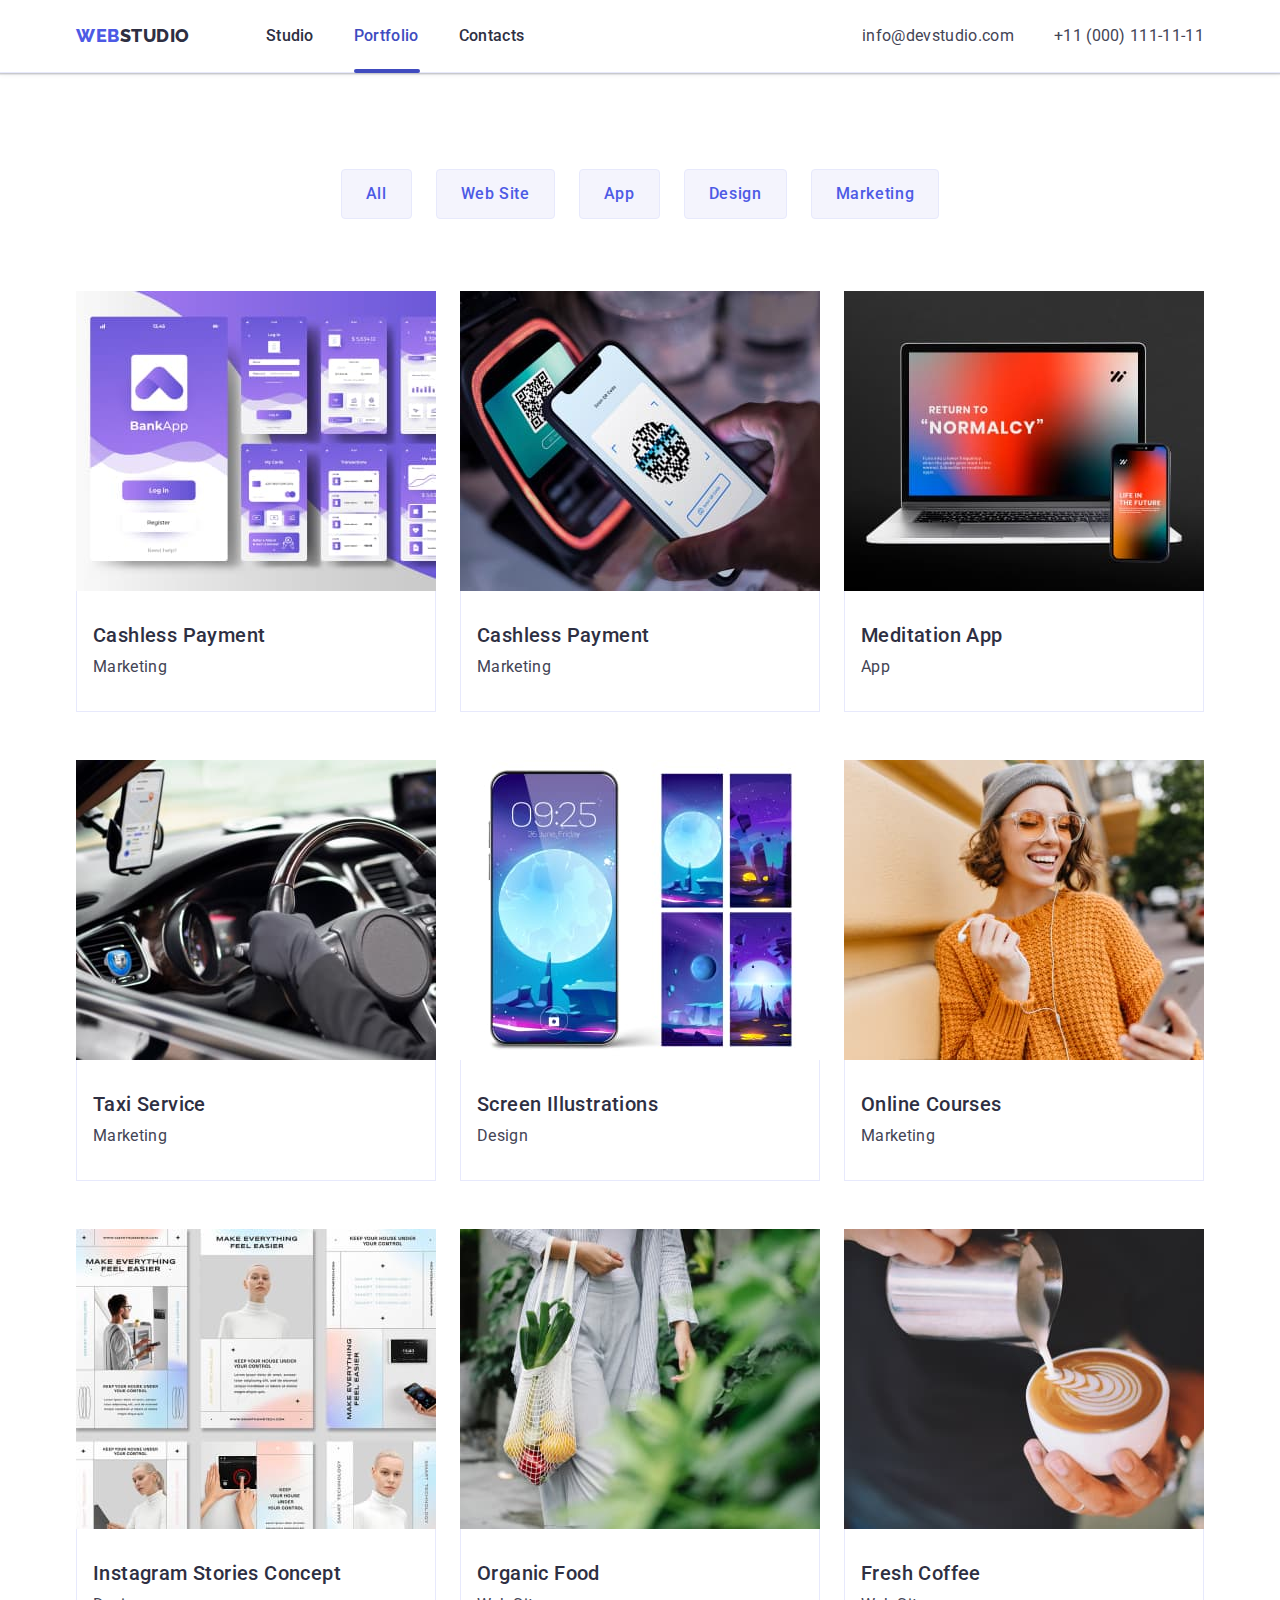
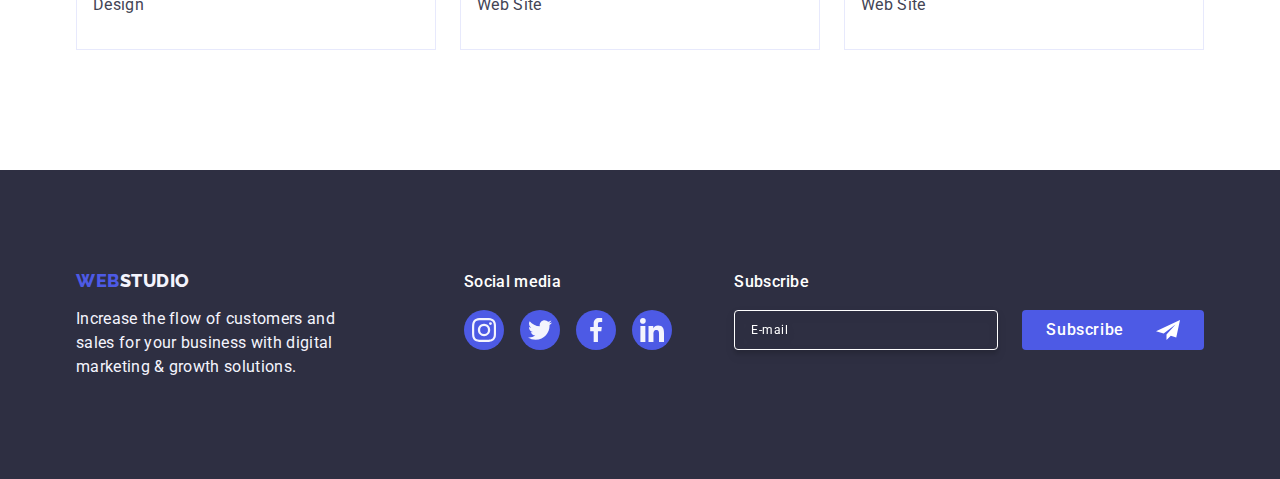
==== commit 9d2cec91: "1" ====
--- a/portfolio.html
+++ b/portfolio.html
@@ -23,7 +23,7 @@
     <header class="header">
       <div class="container header-container">
         <nav class="header-nav">
-          <a class="logo link" href="./index.html">
+          <a class="header-logo link" href="./index.html">
             Web<span class="studio-header">Studio</span>
           </a>
           <ul class="header-list list">
--- a/css/styles.css
+++ b/css/styles.css
@@ -51,10 +51,10 @@
         overflow: hidden;
 }
 
-*,
+/* *,
 *::before,
 *::after {
-        box-sizing: border-box;
+        box-sizing: border-box; */
         /* display: block;
                 position: absolute;
                 left: 0;
@@ -63,7 +63,7 @@
                 width: 100%;
                 height: 4px;
                 border-radius: 2px; */
-}
+/* } */
 
 
 /* 
@@ -73,11 +73,10 @@
 */
 
 body {
-    
-    font-family: Roboto, sans-serif;
-    font-size: 16px;
-    line-height: 1.5;
-    letter-spacing: 0.02em;    
+    min-height: 100vh;
+    display: flex;
+    flex-direction: column;
+    font-family: "Roboto", sans-serif;      
     color: #434455;
     background-color: var(--main-light-bg);
 }
@@ -93,82 +92,287 @@
  }
 
  p {
-    padding: 0;    
+    margin: 0;    
  }
 
  img {
         display: block;
  }
 
-.list, ul, ol {
+/* .list, ul, ol {
     list-style: none;
     font-style: normal;    
-}
-
-ul, ol {
-        margin-top: 0;
-        margin-bottom: 0;
-        padding-left: 0;
-}
-
-
+} */
+
+ul {
+        margin: 0;
+        padding: 0;
+}
+
+.container {
+        /* центрує */           
+        min-width: 320px;
+        max-width: 396px;
+        padding: 0 16px;
+        margin: 0 auto;
+}
+
+/* Tablet size */
+
+@media screen and (min-width: 768px) {
+        .container {
+                max-width: 768px;
+        }
+}
+
+/* Desk size */
+
+@media screen and (min-width: 1158px) {
+        .container {
+                max-width: 1158px;
+                padding: 0 15px;
+        }
+}
+
+.link {
+        text-decoration: none;
+}
+
+.list {
+        list-style: none;
+}
+
+.doing-title,
+.team-title {
+        font-family: 'Roboto', sans-serif;
+        font-style: normal;
+        font-weight: 700;
+        font-size: 36px;
+        line-height: 1.11;
+        text-align: center;
+        letter-spacing: 0.02em;
+        text-transform: capitalize;
+        color: var(--main-dark-bg);
+        margin-bottom: 72px;
+}
 
 /* 
-.backdrop {
-       position: fixed;
-        top: 0;
-        left: 0;
-        width: 100%;
-        height: 100%;
-        background-color: rgba(0, 0, 0, 0.5);
-        
-        transition: fill cubic-bezier(0.4, 0.0, 0.2, 1);
-               
-}
-
-.backdrop.is-hidden {
-        visibility: hidden;
-        opacity: 0;
-        pointer-events: none;
-}
-  */
+|---------------------------
+|Header styles
+|---------------------------
+*/
+
+.header {
+        border-bottom: 1px solid var(--border-cl);
+        color: #404bbf;
+        align-items: center;
+        /* from autocheck */
+        box-shadow: 0px 2px 1px rgba(46, 47, 66, 0.08), 0px 1px 1px rgba(46, 47, 66, 0.16), 0px 1px 6px rgba(46, 47, 66, 0.08);
+}
 
 /**
   |============================
-  | Flexbox grid
+  | Mob size
   |============================
 */
-.card-set {
-        display: flex;
-        flex-wrap: wrap;
-        gap: var(--indent);
-}
-
-.card-set-item {
-        flex-basis: calc((100% - var(--indent) * (var(--items) - 1)) / var(--items));
-}
-
-.container {
-        /* центрує */
-        margin: 0 auto; 
-        width: 1158px;
-        padding: 0 15px;
-}
-
-.header-container {      
-        display: flex;
-}
-
-
-a {
-    text-decoration: none;
-}
-
-.btn,
-button {
-    font-family: inherit;
-    cursor: pointer;
-}
+@media only screen and (min-width: 320px) and (max-width: 768px) {
+        .header-container {
+                padding-top: 24px;
+                padding-bottom: 24px;
+        }
+}
+
+/* Tablet size */
+
+@media screen and (min-width: 768px) {
+        .header-container {
+                display: flex;
+                justify-content: space-between;
+                align-items: center;
+        }
+}
+
+.header-nav {
+        display: flex;
+        justify-content: space-between;
+        align-items: center;
+}
+
+.header-logo {
+        font-family: Raleway, sans-serif;
+        font-weight: 800;
+        font-size: 18px;
+        line-height: 1.17;
+        letter-spacing: 0.03em;
+        text-transform: uppercase; 
+        color: #4D5AE5;
+        margin-right: 76px;
+        /* padding: 24px 0;
+        position: relative;  */
+}
+
+
+.studio-header {
+        color: var(--main-dark-bg);
+}
+
+.header-list {
+        display: none;
+}
+
+/* Tablet size */
+
+@media screen and (min-width: 768px) {
+        .menu-container {
+                display: none;
+        }
+
+        .header-list {
+                display: flex;
+                gap: 40px;
+                justify-content: space-between;
+        }
+}
+
+/* Desk size */
+
+@media screen and (min-width: 1158px) {
+
+        .header-list {
+                display: flex;
+                gap: 40px;
+                justify-content: space-between;
+        }
+}
+
+/* .header-list {
+        font-family: Roboto, sans-serif;
+        font-weight: 500;
+        font-size: 16px;
+        line-height: 1.5;
+        letter-spacing: 0.02em;
+        color: var(--main-dark-bg);
+        display: flex;
+        gap: 40px;
+        align-items: center;
+
+} */
+
+
+
+
+
+.header-link {
+        color: var(--main-dark-bg);
+        font-weight: 500;
+        font-size: 16px;
+        line-height: 1.5;
+        letter-spacing: 0.02em;
+        position: relative;
+        transition-property: color;
+        transition-duration: 250ms;
+        transition-timing-function: cubic-bezier(0.4, 0, 0.2, 1);
+        padding: 24px 0;
+        display: block;
+}
+
+.header-link:hover,
+.header-link:focus,
+.header-link:active {
+        color: var(--ocean-cl);
+}
+
+.header-link-here {
+        color: var(--ocean-cl);
+}
+
+.first-page::after {
+        position: absolute;
+        left: 0;
+        bottom: -1px;
+        content: "";
+        width: 48px;
+        height: 4px;
+        background-color: var(--ocean-cl);
+        margin-top: 20px;
+        border-radius: 2px;
+}
+
+.address {
+        font-style: normal;
+        display: none;
+}
+
+
+/* Tablet size */
+
+@media screen and (min-width: 768px) {
+        .address {
+                display: initial;
+                font-style: normal;
+        }
+}
+
+/* Desk size */
+
+@media screen and (min-width: 1158px) {
+        .address {
+                display: initial;
+                font-style: normal;
+        }
+}
+
+/* Tablet size */
+
+@media screen and (min-width: 768px) and (max-width: 1158px) {
+        .contacts-item:not(:last-child) {
+                display: block;
+                /* margin-bottom: 12px; */
+        }
+}
+
+/* Desk size */
+
+@media screen and (min-width: 1158px) {
+        .address-item {
+                display: flex;
+                gap: 40px;
+        }
+}
+
+.header-item {
+        line-height: 1.5;
+        font-size: 12px;
+        letter-spacing: 0.02em;
+        color: var(--link-cl);
+        transition-property: color;
+        transition-duration: 250ms;
+        transition-timing-function: cubic-bezier(0.4, 0, 0.2, 1);
+}
+
+/* Desk size */
+
+@media screen and (min-width: 1158px) {
+        .header-item {
+                font-size: 16px;
+        }
+}
+
+.header-item:hover,
+.header-item:focus,
+.header-item:active {
+        color: var(--ocean-cl);
+}
+
+
+/* 444444444444444444444444444444444444444444444444444444444444444444 */
+
+
+ /* 
+|---------------------------
+|Hero styles
+|---------------------------
+ */
 
 .hero {
     background-color: var(--main-dark-bg);
@@ -179,115 +383,86 @@
 
 
 /* background: var(--main-dark-bg); */
-        padding: 188px 0;
-        background-image: linear-gradient(rgba(46, 47, 66, 0.7), rgba(46, 47, 66, 0.7)), url("../images/hero-section/people-office.jpg");
+      /*  padding: 188px 0; */
+padding: 112px 0;
+        background-image: linear-gradient(rgba(46, 47, 66, 0.7), rgba(46, 47, 66, 0.7)), url("../images/hero-section/office_mob@1x.jpg");
         max-width: 1440px;
         background-repeat: no-repeat;
         background-position: center;
         background-size: cover;
-}
-
-.link {       
-    color: var(--link-cl);
-    text-decoration: none;
-    display: block;
-}
-
-/* 
-|---------------------------
-|Header styles
-|---------------------------
- */
- .header {
-        border-bottom: 1px solid var(--border-cl);
-        color: #404bbf;
-        align-items: center;
-        /* from autocheck */
-        box-shadow: 0px 2px 1px rgba(46, 47, 66, 0.08), 0px 1px 1px rgba(46, 47, 66, 0.16), 0px 1px 6px rgba(46, 47, 66, 0.08);
- }
-
- .header-nav {
-        background: var(--main-light-bg);
-        display: flex;
-        align-items: center;
-        margin-right: 332px;
- }
-
- .logo {
-        font-family: Raleway, sans-serif;
-        font-weight: 800;
-        font-size: 18px;
-        line-height: 1.17;
-        letter-spacing: 0.03em;
-        text-transform: uppercase;        
-        color:#4D5AE5;
-        margin-right: 76px;
-        padding: 24px 0;
-        position: relative; 
- }
+max-width: 1440px;
+}
+
+/* Mobile size Retina */
+@media (min-device-pixel-ratio: 2), (min-resolution: 192dpi), (min-resolution: 2dppx) {
+    .hero {
+      background-image: linear-gradient(rgba(46, 47, 66, 0.7), rgba(46, 47, 66, 0.7)), url('../images/hero-section/office_mob@2x.jpg');
+      background-repeat: no-repeat;
+        background-position: center;
+        background-size: cover;
+    }
+}
+/* Tablet size */
+@media only screen and (min-width: 481px) {
+    .hero {
+      background-image: linear-gradient(rgba(46, 47, 66, 0.7), rgba(46, 47, 66, 0.7)), url('../images/hero-section/office_tab@1x.jpg');
+      background-repeat: no-repeat;
+        background-position: center;
+        background-size: cover;
+    }
+    /* Retina*/
+    @media (min-device-pixel-ratio: 2), (min-resolution: 192dpi), (min-resolution: 2dppx) {
+      .hero {
+        background-image: linear-gradient(rgba(46, 47, 66, 0.7), rgba(46, 47, 66, 0.7)), url('../images/hero-section/office_tab@2x.jpg');
+        background-repeat: no-repeat;
+        background-position: center;
+        background-size: cover;
+      }
+    }
+}
+/* Desk size */
+@media only screen and (min-width: 769px) {
+    .hero {
+        background-image: linear-gradient(rgba(46, 47, 66, 0.7), rgba(46, 47, 66, 0.7)), url('../images/hero-section/office_desc@1x.jpg');
+        background-repeat: no-repeat;
+        background-position: center;
+        background-size: cover;
+        padding-top: 112px;
+        padding-bottom: 112px;
+    }
+    /* Retina*/
+    @media (min-device-pixel-ratio: 2), (min-resolution: 192dpi), (min-resolution: 2dppx) {
+      .hero {
+        background-image: linear-gradient(rgba(46, 47, 66, 0.7), rgba(46, 47, 66, 0.7)), url('../images/hero-section/office_desc@2x.jpg');
+        background-repeat: no-repeat;
+        background-position: center;
+        background-size: cover;
+      }
+    }
+}
+/* Desk size */
+@media only screen and (min-width: 1158px) {
+    .hero {
+        padding-top: 188px;
+        padding-bottom: 188px;
+    }
+}
+
+
+
+
+
+
+ 
 
  .web {
          color: var(--string-web-cl);
  }
  
- .studio, .studio-header {
-        color: var(--main-dark-bg);
- }
-
- .header-list {                
-                font-family: Roboto, sans-serif;
-                font-weight: 500;
-                font-size: 16px;
-                line-height: 1.5;
-                letter-spacing: 0.02em;
-                color: var(--main-dark-bg);                
-                display: flex;
-                gap: 40px;
-                align-items: center;
-                       
- }
-
-
-
-
- .first-page::after {
-        position: absolute;
-                left: 0;
-                bottom: -1px;        
-                content: "";
-                width: 48px;
-                height: 4px;
-                background-color: var(--ocean-cl);
-                margin-top: 20px;
-                border-radius: 2px;
- }
-
- /*  */ 
-.header-link:hover,
-.header-link:focus 
- {
-        color: var(--ocean-cl);
-}
-
-
-
- .header-link {
-       color: var(--main-dark-bg);  
-       padding: 24px 0;                  
-                position: relative;
-                transition-property: color;
-                transition-duration: 250ms;
-                transition-timing-function: cubic-bezier(0.4, 0, 0.2, 1);
-                padding: 24px 0;         
- }
-
- .first-page {
-         color: var(--ocean-cl);
- }
-
- .address {
-    font-style: normal;    
- }
+ .studio {
+                color: var(--main-dark-bg);
+        }
+
 
  .header-contacts {}
 
@@ -299,62 +474,56 @@
         
  }
 
- .header-item  {
-    list-style: none;
-    text-decoration: none;
-    color: currentColor;
-    font-family: 'Roboto', sans-serif;
-    font-weight: 400;
-    line-height: 1.5;
-    font-size: 16px;
-    letter-spacing: 0.02em;
-    font-style: normal;
-    color: var(--link-cl);
-    transition-property: color;
-    transition-duration: 250ms;
-    transition-timing-function: cubic-bezier(0.4, 0, 0.2, 1);     
- }
-
-
-
- /* для 3-й домашки */
- /*  */
+
+
+ /* 555555555555 */
+
 
  .header-contacts:active,
  .header-contacts:hover,
- .header-contacts:focus,
- .header-item:hover,
- .header-item:focus {
+ .header-contacts:focus {
      color: var(--ocean-cl);
  }
 
- /* 
-|---------------------------
-|Hero styles
-|---------------------------
- */
- .hero {
-        padding: 188px 0;
- }
-
- /* .hero-container {
-        background-image: url(../images/hero-section/Dark-bg.jpg); */
-        /* background-repeat: repeat; 
- }*/
+
 
  .hero-title {
         font-family: 'Roboto', sans-serif;
         font-weight: 700;
-        font-size: 56px;
-        line-height: 1.07;
+        /* font-size: 56px; */
+font-size: 36px;
+      /*  line-height: 1.07;*/
+line-height: 1.11;
         text-align: center;
         letter-spacing: 0.02em;
         color: var(--main-light-bg);
-        max-width: 496px;
-        margin: 0 auto;
-        
-        padding-bottom: 48px;
+     /*   max-width: 496px; */
+     /*   margin: 0 auto; */
+   text-transform: capitalize;     
+margin: 0 auto 72px auto;
+    max-width: 320px; 
+     /*   padding-bottom: 48px; */
  }
+
+/* Tablet screen */
+@media screen and (min-width: 768px) {
+    .hero-title {
+        font-size: 56px;
+        line-height: 1.07; 
+        letter-spacing: 1.12px;
+        margin: 0 auto 36px auto;
+        max-width: 496px; 
+    }
+}
+/* Desk screen */
+@media only screen and (min-width: 1158px) {
+    .hero-title {
+        letter-spacing: 0.02em;
+        margin: 0 auto 48px auto;
+    }
+}
+
+
 
  .hero-btn {
         background-color: var(--string-web-cl);
@@ -404,11 +573,10 @@
 |--------------------------- 
 */
 
-
 .section {}
 
 .describe {
-        padding: 120px 0;
+        padding: 96px 0;
                 /* display: flex;
                 align-items: center;
                 gap: 24px;
@@ -420,16 +588,49 @@
                 background: var(--studio-down-cl); */
 }
 
+/* Desk size */
+@media only screen and (min-width: 1158px) {
+    .describe {
+        padding: 120px 0;
+    }
+}
+
 .describe-container {}
 
 .describe-list {
-        display: flex;       
-        gap: 24px;         
-}
-
-.section-two-li {        
+        display: flex;
+flex-direction: column;       
+        gap: 72px;         
+}
+
+/* Tablet screen */
+@media screen and (min-width: 768px) {
+    .describe-list {
+        flex-direction: row;
+        gap: 72px 24px;        
+        flex-wrap: wrap;
+    }
+}
+
+/* Tablet screen */
+@media screen and (min-width: 768px) {
+    .section-two-li {
+        width: calc((100% - 2 * 24px) / 2);
+    }
+}
+
+/* Desk screen */
+@media only screen and (min-width: 1158px) {
+    .section-two-li {
+        width: calc((100% - 72px) / 4);
+    }
+}
+
+/* .section-two-li {        
         width: calc((100% - 3 * 24px) / 4);
-}
+} */
+
+
 
 /* +++ SVG============================== SVG  */
 
@@ -438,6 +639,13 @@
         justify-content: center;
 }
 
+
+.box-advs {
+	display: none; 
+}
+
+/* Desk screen */
+@media only screen and (min-width: 1158px) {
 .box-advs {
         display: flex;
         align-items: center;
@@ -448,23 +656,54 @@
         height: 112px;
         margin-bottom: 8px;
 }
+}
 
 .strategy-name {
+        
+        font-weight: 700;
+        font-size: 36px;
+        letter-spacing: 0.72px;
+        color: var(--main-dark-bg);
+        text-align: center;
+        line-height: 1.11;
+text-transform: capitalize;
+        margin-bottom: 8px;
+}
+
+/* Tablet size */
+@media screen and (min-width: 768px) {
+    .strategy-name {
+        text-align: start;
+                        font-weight: 700;
+                        font-size: 36px;
+    }
+}
+/* Desk screen */
+@media only screen and (min-width: 1158px) {
+    .strategy-name {
         font-weight: 500;
         font-size: 20px;
         letter-spacing: 0.02em;
         color: var(--main-dark-bg);
         text-align: start;
         line-height: 1.2;
-        margin-bottom: 8px;
-}
-
-
-.advantages-card-content {
+        margin-bottom: 8px; 
+    }
+}
+
+.strategy-item {
+color: #434455;
         font-size: 16px;
         line-height: 1.5;
         letter-spacing: 0.02em;
-}
+text-align: start;
+    font-weight: 500;
+}
+
+
+/* WORK WORK WORK WORK WORK WORK WORK WORK WORK WORK */
+
+
 /* SVG================================= SVG */
 
 /* 
@@ -474,18 +713,6 @@
         border: 1px solid var(--string-web-cl);
 } */
 
-/* .strategy-name {
-        display: flex;
-        width: 264px;
-        flex-direction: column;
-        color: var(--main-dark-bg);
-        font-size: 20px;
-        font-family: Roboto;
-        font-weight: 500;
-        line-height: 1.2;
-        letter-spacing: 0.02em;
-        margin-bottom: 8px;
-} */
 
 .first-item {
         /* width: calc((100% - 72px) / 4); */
@@ -542,27 +769,34 @@
 |--------------------------- 
 */
 
-.section-doing {
-        padding-bottom: 120px;
-}
-
-.doing-title {
-        font-family: 'Roboto', sans-serif;
-        font-style: normal;
-        font-weight: 700;
-        font-size: 36px;
-        line-height: 1.11;
-        text-align: center;
-        letter-spacing: 0.02em;
-        text-transform: capitalize;
-        color: var(--main-dark-bg);        
-        margin-bottom: 72px;
-}
-
-.doing-list {
+.section-doing {        
+        display: none;
+}
+
+/* Desk size */
+@media only screen and (min-width: 1158px) {
+    .section-doing {
+        display: initial;         
+    }
+
+    .doing-list {
+            display: flex;
+            gap: 24px;
+            padding-bottom: 120px;
+    }
+
+    .section-doing-li {
+            width: calc((100% - 48px) / 3);
+            justify-content: center;
+    }
+}
+
+
+
+/* .doing-list {
         display: flex;
         gap: 24px;        
-}
+} */
 
 /* 
 |---------------------------
@@ -585,24 +819,70 @@
         text-transform: capitalize;
         color: var(--main-dark-bg);
         background-color: var(--studio-down-cl);
-        padding: 120px 0;
-}
-
-.team-title {
-        font-family: 'Roboto', sans-serif;
-        font-style: normal;
-        font-weight: 700;
-        font-size: 36px;
-        line-height: 1.11;
-        text-align: center;
-        letter-spacing: 0.02em;
-        text-transform: capitalize;   
-        margin-bottom: 72px;        
+        padding: 96px 0;
+}
+
+/* Desk size */
+@media only screen and (min-width: 1158px) {
+        .team {
+                padding: 120px 0;
+        }
 }
 
 .team-item {
         display: flex;
-        gap: 24px;        
+        flex-direction: column;
+        gap: 72px;
+        align-items: center;
+}
+
+/* Tablet size */
+@media only screen and (min-width: 768px) {
+        .team-item {
+                display: flex;
+                flex-direction: row;
+                gap: 64px 24px;
+                flex-wrap: wrap;
+                justify-content: center;
+        }
+}
+
+/* Desk size */
+@media only screen and (min-width: 1158px) {
+        .team-item {
+                flex-wrap: nowrap;
+        }
+}
+
+.our-team {
+        background-color: var(--main-light-bg);
+
+        /* width: calc((100% - 72px) / 4); */
+        /* flex-basis: calc((100% - 72px) / 4); */
+
+        border-radius: 0px 0px 4px 4px;
+        box-shadow: 0px 2px 1px 0px rgba(46, 47, 66, 0.08), 0px 1px 1px 0px rgba(46, 47, 66, 0.16), 0px 1px 6px 0px rgba(46, 47, 66, 0.08);
+
+        /* max-height: 380px; */
+}
+
+/* Tablet size */
+@media only screen and (min-width: 768px) {
+        .our-team {
+                /* margin-bottom: 64px; */
+        }
+}
+
+/* Desk size */
+@media only screen and (min-width: 1158px) {
+        .our-team {
+                width: calc((100% - 3*24px) / 4);
+                margin-bottom: 0;
+        }
+}
+
+.worker {
+        padding: 32px 0;
 }
 
 .team-list {
@@ -631,20 +911,41 @@
         margin-bottom: 8px;
 }
 
-.our-team {
-        /* background-color: var(--main-light-bg); */
-        
-        /* width: calc((100% - 72px) / 4); */
-        flex-basis: calc((100% - 72px) / 4); 
-        border-radius: 0px 0px 4px 4px;
-        box-shadow:  0px 1px 6px rgba(46, 47, 66, 0.08),
-                0px 1px 1px rgba(46, 47, 66, 0.16),
-                0px 2px 1px rgba(46, 47, 66, 0.08);
-                
-
-        /* max-height: 380px; */
-     
-}
+.soc-team-icons {
+        display: flex;
+        justify-content: center;
+        gap: 24px;
+}
+
+.team-icon {
+        fill: #F4F4FD;
+}
+
+.box-team-icons {
+        width: 40px;
+        height: 40px;
+}
+
+.link-team-icon {
+        width: 100%;
+        height: 100%;
+        background-color: #4d5ae5;
+        border-radius: 50%;
+        display: flex;
+        justify-content: center;
+        align-items: center;
+        transition: background-color 250ms cubic-bezier(0.4, 0, 0.2, 1);
+}
+
+.link-team-icon:hover,
+.link-team-icon:focus {
+        background-color: var(--ocean-cl);
+}
+
+
+
+
+
 
 .homan, .application {
         font-family: 'Roboto', sans-serif;
@@ -689,8 +990,23 @@
 |--------------------------- 
 */
 
+
 .customers {
-        padding: 120px 0;
+        padding: 96px 0;
+}
+
+/* Desk size */
+@media only screen and (min-width: 1158px) {
+        .customers {
+                padding: 120px 0;
+        }
+}
+
+/* Tablet size */
+@media only screen and (min-width: 768px) and (max-width: 1158px) {
+        .customers-container {
+                width: 552px;
+        }
 }
 
 .title-customers {
@@ -704,13 +1020,38 @@
 .wrap-customers {
         display: flex;
         justify-content: center;
-        gap: 24px;
-}
+        gap: 72px 16px;
+        flex-wrap: wrap;
+}
+
+/* Tablet size */
+@media only screen and (min-width: 768px) {
+        .wrap-customers {
+                gap: 72px 24px;
+        }
+}
+
+
 
 .box-clients-icons {
-        width: calc((100% - 6 * 20px) / 6);
+        width: calc((100% - 2 * 8px) / 2);
         height: 88px;
 }
+
+/* Tablet size */
+@media only screen and (min-width: 768px) {
+        .box-clients-icons {
+                width: calc((100% - 3*16px) / 3);
+        }
+}
+
+/* Desk size */
+@media only screen and (min-width: 1158px) {
+        .box-clients-icons {
+                width: calc((100% - 6*20px) / 6);
+        }
+}
+
 
 .link-clients-icons {
         width: 100%;
@@ -729,15 +1070,19 @@
 }
 
 .link-clients-icons:hover,
-.link-clients-icons:focus {
+.link-clients-icons:focus,
+.link-clients-icons:active {
         border-color: var(--ocean-cl);
         color: var(--ocean-cl);
 }
 
 .link-clients-icons:hover .clients-icon,
-.link-clients-icons:focus .clients-icon {
+.link-clients-icons:focus .clients-icon,
+.link-clients-icons:active .clients-icon{
         fill: var(--ocean-cl);
 }
+
+
 
 
 /* 
@@ -748,17 +1093,66 @@
 
  .footer {
     background: var(--main-dark-bg);
-    padding: 100px 0;
+    padding: 96px 0;
  }
 
+ /* Desk size */
+ @media only screen and (min-width: 1158px) {
+         .footer {
+                 padding: 100px 0;
+         }
+ }
+
  .footer-container {
-        display: flex;
-        align-items: baseline;
+        /* display: flex;
+        align-items: baseline; */
+        text-align: center;
  }
 
- .footer-logo {
+ /* Tablet size */
+ @media only screen and (min-width: 768px) {
+         .footer-container {
+                 display: flex;
+                 align-items: baseline;
+                 justify-content: center;
+                 flex-wrap: wrap;
+                 text-align: left;
+         }
+ }
+
+ /* Desk size */
+ @media only screen and (min-width: 1158px) {
+         .footer-container {
+                 display: flex;
+                 align-items: baseline;
+                 justify-content: space-around;
+                 flex-wrap: nowrap;
+         }
+ }
+
+
+ /* Tablet size */
+ @media only screen and (min-width: 768px) and (max-width: 1158px) {
+         .footer-logo {
+                 margin-right: 24px;
+                 margin-bottom: 72px;
+         }
+ }
+
+ /* Desk size */
+ @media only screen and (min-width: 1158px) {
+         .footer-logo {
+                 margin-right: 120px;
+         }
+ }
+
+
+ /* .footer-logo {
         margin-right: 120px;
- }
+ } */
+
+
+ /* 2 work 2 work 2 work 2 work 2 work 2 work 2 work 2 work 2 work*/
 
  /* .logo-footer {
         display: inline-block;
@@ -766,7 +1160,56 @@
         padding: 0;      
  } */
 
+ .logo-link-footer {
+         font-family: "Raleway", sans-serif;
+         text-align: center;
+         font-weight: 800;
+         font-size: 18px;
+         padding: 0;
+         line-height: 1.17;
+         letter-spacing: 0.03em;
+         text-transform: uppercase;
+         color: var(--string-web-cl);
+         display: inline-block;
+         margin-bottom: 16px;
+ }
+
+.studio-down {
+        
+        Color: var(--studio-down-cl);
+        font-weight: 800;
+        font-size: 18px;
+        letter-spacing: 0.03em;
+        text-transform: uppercase;        
+ }
+
+.footer-description {
+        font-family: 'Roboto', sans-serif;
+        font-style: normal;
+        text-align: left;
+        font-weight: 400;
+        font-size: 16px;
+        line-height: 1.5;
+        letter-spacing: 0.02em;
+        color: var(--studio-down-cl);
+        max-width: 268px;
+}
+
+/* Mob size */
+@media only screen and (min-width: 320px) and (max-width: 767px) {
+        .footer-description {
+                margin: 0 auto 72px auto;
+        }
+}
+
+.footer-part-two {
+        /* display: flex;
+        flex-direction: column;       
+        gap: 72px; */
+}
+
 .footer-title-links {
+        text-align: center;
         font-weight: 500;
         font-size: 16px;
         margin-bottom: 16px;
@@ -775,18 +1218,191 @@
         color: #ffffff;
 }
 
-.logo-link-footer {
-        font-family: "Raleway", sans-serif;
-        font-weight: 800;
-        font-size: 18px;
-        padding: 0;
-        line-height: 1.17;
-        letter-spacing: 0.03em;
-        text-transform: uppercase;
-        color: var(--string-web-cl);
-        display: inline-block;
-        margin-bottom: 16px; 
-}
+/* Tablet size */
+@media only screen and (min-width: 768px) {
+        .footer-title-links {
+                text-align: left;
+        }
+}
+
+.wrap-footer-icons {
+        display: flex;
+        gap: 16px;
+        justify-content: center;
+}
+
+/* Mob size */
+@media only screen and (min-width: 320px) and (max-width: 767px) {
+        .wrap-footer-icons {
+                margin-bottom: 72px;
+        }
+}
+
+.box-footer-icons {
+        width: 40px;
+        height: 40px;
+}
+
+.link-footer-icon {
+        width: 100%;
+        height: 100%;
+        background-color: var(--string-web-cl);
+        border-radius: 50%;
+        display: flex;
+        align-items: center;
+        justify-content: center;
+        transition: background-color 250ms cubic-bezier(0.4, 0, 0.2, 1);
+}
+
+.link-footer-icon:hover,
+.link-footer-icon:focus,
+.link-footer-icon:active {
+        background-color: var(--hover-footer-bg-links);
+}
+
+/* Desk size */
+@media only screen and (min-width: 1158px) {
+        .footer-third-part {
+                margin-left: auto;
+                display: flex;
+                flex-direction: column;
+        }
+}
+
+/*
+  |============================
+  | form in footer 
+  |============================
+*/
+
+
+/* Tablet size */
+@media only screen and (min-width: 768px) {
+        .footer-form {
+                display: flex;
+                gap: 24px;
+        }
+}
+
+/* Desk size */
+@media only screen and (min-width: 1158px) {
+        .footer-form {
+                display: flex;
+                align-items: baseline;
+                justify-content: space-around;
+                flex-wrap: nowrap;
+        }
+}
+
+.footer-form-title {
+        color: #FFF;
+        font-size: 16px;
+        font-family: Roboto;
+        font-style: normal;
+        font-weight: 500;
+        line-height: 1.5;
+        letter-spacing: 0.32px;
+        margin-bottom: 16px;
+}
+
+/* Desk size */
+@media only screen and (min-width: 1158px) {
+        .footer-form {
+                display: flex;
+                flex-direction: row;
+                align-items: center;
+                gap: 24px;
+        }
+}
+
+.footer-form-input {
+        width: 100%;
+        height: 40px;
+        flex-shrink: 0;
+        border-radius: 4px;
+        border: 1px solid #FFF;
+        box-shadow: 0px 4px 4px 0px rgba(0, 0, 0, 0.15);
+        background-color: transparent;
+        outline: transparent;
+        color: #FFF;
+        font-size: 12px;
+        font-family: Roboto;
+        font-style: normal;
+        font-weight: 400;
+        line-height: 1.5;
+        letter-spacing: 0.48px;
+        transition: border-color 250ms cubic-bezier(0.4, 0, 0.2, 1);
+        padding: 8px 16px;
+        filter: drop-shadow(0px 4px 4px rgba(0, 0, 0, 0.15));
+        margin-bottom: 16px;
+}
+
+/* Tablet size */
+@media only screen and (min-width: 768px) {
+        .footer-form-input {
+                width: 264px;
+                margin-bottom: 0;
+                margin-right: 24px;
+        }
+}
+
+/* Tablet size */
+@media only screen and (min-width: 768px) {
+        .footer-form-input {
+                margin-right: 0;
+        }
+}
+
+.footer-form-input::placeholder {
+        color: #FFF;
+        font-size: 12px;
+        font-family: Roboto;
+        font-style: normal;
+        font-weight: 400;
+        line-height: 2;
+        letter-spacing: 0.48px;
+}
+
+.footer-form-input:focus,
+.footer-form-input:active {
+        border-color: var(--string-web-cl);
+}
+
+.footer-form-button {
+        min-width: 165px;
+        height: 40px;
+        padding: 8px 24px;
+        display: inline-flex;
+        justify-content: center;
+        align-items: center;
+        gap: 16px;
+        border-radius: 4px;
+        background: #4D5AE5;
+        color: #FFF;
+        text-align: center;
+        font-size: 16px;
+        font-family: Roboto, sans-serif;
+        font-style: normal;
+        font-weight: 500;
+        line-height: 1.5;
+        letter-spacing: 0.64px;
+        border: none;
+        transition: background-color 250ms cubic-bezier(0.4, 0, 0.2, 1);
+        cursor: pointer;
+}
+
+.footer-form-button:hover,
+.footer-form-button:focus,
+.footer-form-button:active {
+        background-color: var(--ocean-cl);
+}
+
+
+.footer-form-icon {
+        fill: #fff;
+        margin-left: 16px;
+}
+
 
 .logo-studio-footer {
         color: #F4F4FD;
@@ -796,48 +1412,6 @@
         text-transform: uppercase;
 }
 
-.footer-content {
-        max-width: 264px;
-        font-size: 16px;
-        line-height: 1.5;
-        letter-spacing: 0.02em;
-        color: #F4F4FD;
-}
-
-.footer-title-links {
-        color: #FFF;
-        font-size: 16px;
-        font-weight: 500;
-        line-height: 1.5;
-        letter-spacing: 0.32px;
-}
-
-.wrap-footer-icons {
-        display: flex;
-        gap: 16px;
-}
-
-.box-footer-icons {
-        width: 40px;
-        height: 40px;
-}
-
-.link-footer-icon {
-        width: 100%;
-        height: 100%;
-        background-color: var(--string-web-cl);
-        border-radius: 50%;
-        display: flex;
-        align-items: center;
-        justify-content: center;
-        transition: background-color 250ms cubic-bezier(0.4, 0, 0.2, 1);
-}
-
-.link-footer-icon:hover,
-.link-footer-icon:focus {
-        background-color: var(--hover-footer-bg-links);
-}
-
 
 /*
   |============================
@@ -848,9 +1422,7 @@
 .backdrop {
                         
         width: 100%;
-        height: 100%;
-        top: 0;
-        left: 0;                
+        height: 100%;        
         background: rgba(46, 47, 66, 0.40);
         flex-shrink: 0;
         position: fixed;
@@ -859,7 +1431,7 @@
 }
 
 .modal {
-        width: 408px;
+        width: 100%;
         min-height: 584px;
         flex-shrink: 0;
         border-radius: 4px;
@@ -871,7 +1443,20 @@
         transform: translate(-50%, -50%);
         opacity: 1;
         transition: transform 250ms cubic-bezier(0.4, 0, 0.2, 1);
-        padding: 72px 24px 24px 24px;
+        padding: 72px 16px 24px 16px;
+}
+
+@media only screen and (min-width: 428px) {
+        .modal {
+                width: 392px;
+        }
+}
+
+/* Tablet screen */
+@media only screen and (min-width: 768px) {
+        .modal {
+                padding: 72px 24px 24px 24px;
+        }
 }
 
 .wrap-clos-icon-modal {
@@ -896,7 +1481,8 @@
 }
 
 .wrap-clos-icon-modal:hover,
-.wrap-clos-icon-modal:focus {
+.wrap-clos-icon-modal:focus,
+.wrap-clos-icon-modal:active {
         background-color: var(--ocean-cl);
         fill: var(--main-light-bg);
         border: none;
@@ -915,7 +1501,8 @@
 }
 
 .wrap-clos-icon-modal:hover .close-modal,
-.wrap-clos-icon-modal:focus .close-modal {
+.wrap-clos-icon-modal:focus .close-modal,
+.wrap-clos-icon-modal:active .close-modal {
         fill: var(--main-light-bg);
 }
 
@@ -933,7 +1520,7 @@
 .modal-title {
         display: block;
         margin-bottom: 16px;
-        color: var(--title-color);
+        color: var(--main-dark-bg);
         text-align: center;
         font-size: 16px;
         font-family: Roboto;
@@ -958,8 +1545,7 @@
         font-style: normal;
         font-weight: 400;
         line-height: 1.17;
-        letter-spacing: 0.04em;
-        ;
+        letter-spacing: 0.04em;        
 }
 
 .modal-form-input-wrap {
@@ -981,7 +1567,8 @@
         padding-left: 38px;
 }
 
-.modal-form-input:focus {
+.modal-form-input:focus,
+.modal-form-input:active {
         border-color: var(--string-web-cl);
 }
 
@@ -994,7 +1581,8 @@
         transition: fill 250ms cubic-bezier(0.4, 0, 0.2, 1);
 }
 
-.modal-form-input:focus+.modal-icon {
+.modal-form-input:focus+.modal-icon,
+.modal-form-input:active+.modal-icon {
         fill: var(--string-web-cl);
 }
 
@@ -1019,7 +1607,8 @@
 }
 
 
-.modal-form-textarea:focus {
+.modal-form-textarea:focus,
+.modal-form-textarea:active {
         border-color: var(--string-web-cl);
 }
 
@@ -1057,7 +1646,7 @@
 }
 
 .modal-form-text-agre {
-        display: flex;
+        /* display: flex; */
         color: #8E8F99;
         font-size: 12px;
         font-family: Roboto;
@@ -1074,7 +1663,7 @@
         text-decoration: underline;
 }
 
-.form-button {
+.modal-form-button {
         background-color: var(--string-web-cl);
         color: #FFFFFF;
         font-weight: 500;
@@ -1094,8 +1683,9 @@
         transition-timing-function: cubic-bezier(0.4, 0, 0.2, 1);
 }
 
-.form-button:hover,
-.form-button:focus {
+.modal-form-button:hover,
+.modal-form-button:focus,
+.modal-form-button:active {
         background-color: var(--ocean-cl);
 }
 
@@ -1105,120 +1695,14 @@
 
  .web {}
 
- .studio-down {
-        
-        Color: var(--studio-down-cl);
-        
- }
-
- .footer-description {
-        font-family: 'Roboto', sans-serif;
-        font-style: normal;
-        font-weight: 400;
-        font-size: 16px;
-        line-height: 1.5;
-        letter-spacing: 0.02em;
-        color: var(--studio-down-cl);
-        width: 264px;
- }
-
-/*
-  |============================
-  | form in footer 
-  |============================
-*/
-
- .footer-third-part {
-         margin-left: 80px;
-         display: flex;
-         flex-direction: column;
- }
-
- .footer-form-title {
-         color: #FFF;
-         font-size: 16px;
-         font-family: Roboto;
-         font-style: normal;
-         font-weight: 500;
-         line-height: 1.5;
-         letter-spacing: 0.32px;
-         margin-bottom: 16px;
- }
-
- .footer-form {
-         display: flex;
-         flex-direction: row;
-         align-items: center;
-         gap: 24px;
- }
-
- .footer-form-input {
-         width: 264px;
-         height: 40px;
-         flex-shrink: 0;
-         border-radius: 4px;
-         border: 1px solid #FFF;
-         box-shadow: 0px 4px 4px 0px rgba(0, 0, 0, 0.15);
-         background-color: transparent;
-         outline: transparent;
-         color: #FFF;
-         font-size: 12px;
-         font-family: Roboto;
-         font-style: normal;
-         font-weight: 400;
-         line-height: 1.5;
-         letter-spacing: 0.48px;
-         transition: border-color 250ms cubic-bezier(0.4, 0, 0.2, 1);
-         padding: 8px 16px;
-         filter: drop-shadow(0px 4px 4px rgba(0, 0, 0, 0.15));
- }
-
- .footer-form-input::placeholder {
-         color: #FFF;
-         font-size: 12px;
-         font-family: Roboto;
-         font-style: normal;
-         font-weight: 400;
-         line-height: 2;
-         letter-spacing: 0.48px;
- }
-
- .footer-form-input:focus {
-         border-color: var(--string-web-cl);
- }
-
- .footer-form-button {
-         min-width: 165px;
-         height: 40px;
-         padding: 8px 24px;
-         display: inline-flex;
-         justify-content: center;
-         align-items: center;
-         gap: 16px;
-         border-radius: 4px;
-         background: #4D5AE5;
-         color: #FFF;
-         text-align: center;
-         font-size: 16px;
-         font-family: Roboto, sans-serif;
-         font-style: normal;
-         font-weight: 500;
-         line-height: 1.5;
-         letter-spacing: 0.64px;
-         border: none;
-         transition: background-color 250ms cubic-bezier(0.4, 0, 0.2, 1);
-         cursor: pointer;
- }
-
- .footer-form-button:hover,
- .footer-form-button:focus {
-         background-color: var(--hover-button);
- }
-
- .footer-form-icon {
-         fill: #fff;
-         /* margin-left: 16px; */
- }
+ 
+
+ 
+
+
+
+ 
+
 
 
  /* PORTFOLIO PAGE */
@@ -1395,6 +1879,161 @@
 
 
 /*  */
+
+/**
+  |============================
+  | Mobile menu
+  |============================
+*/
+.menu-toggle {
+        min-height: 24px;
+        min-width: 24px;
+        display: flex;
+        align-items: center;
+        justify-content: center;
+
+        padding: 0;
+        background-color: transparent;
+        border: none;
+        outline: none;
+
+}
+
+.menu-toggle-icon {
+        stroke: #2E2F42;
+}
+
+@media (min-width: 768px) {
+        .menu-toggle {
+                display: none;
+        }
+}
+
+.menu-toggle:hover,
+.menu-toggle:focus,
+.menu-toggle:active {
+        background-color: rgba(0, 0, 0, 0.1);
+}
+
+.menu-container {
+        position: fixed;
+        top: 0;
+        left: 0;
+        width: 100%;
+        height: 100%;
+        padding: 80px 40px 40px;
+        background-color: #FFFFFF;
+        z-index: 999;
+
+        transform: translateX(100%);
+        transition: transform 250ms ease-in-out;
+        display: flex;
+        flex-direction: column;
+}
+
+.menu-container.is-open {
+        transform: translateX(0);
+}
+
+.menu-container .menu-toggle {
+        position: absolute;
+        top: 24px;
+        right: 24px;
+        color: #fff;
+}
+
+.mobile-menu {
+        margin-bottom: auto;
+}
+
+.mobile-menu-item:not(:last-child) {
+        margin-bottom: 40px;
+}
+
+.mobile-menu-link {
+        color: #2E2F42;
+        font-family: Roboto, sans-serif;
+        font-size: 36px;
+        font-style: normal;
+        font-weight: 700;
+        line-height: 1.11;
+        letter-spacing: 0.72px;
+        text-transform: capitalize;
+}
+
+.mobile-menu-link:active {
+        color: #404BBF;
+}
+
+.mobile-contacts {
+        margin-bottom: 48px;
+}
+
+.mobile-contacts-item-tel {
+        color: var(--iris, #4D5AE5);
+        font-family: Roboto;
+        font-size: 24px;
+        font-style: normal;
+        font-weight: 700;
+        line-height: 1.11;
+        letter-spacing: 0.72px;
+        text-transform: capitalize;
+        display: block;
+        margin-bottom: 40px;
+}
+
+@media only screen and (min-width: 428px) {
+        .mobile-contacts-item-tel {
+                font-size: 36px;
+        }
+}
+
+.mobile-contacts-item-mail {
+        color: #434455;
+        font-family: Roboto, sans-serif;
+        font-size: 20px;
+        font-style: normal;
+        font-weight: 500;
+        line-height: 1.2;
+        letter-spacing: 0.4px;
+}
+
+.menu-wrap-icons {
+        display: flex;
+        /* justify-content: center; */
+        gap: 24px;
+}
+
+@media only screen and (min-width: 428px) {
+        .menu-wrap-icons {
+                gap: 56px;
+        }
+}
+
+.menu-box-icons {
+        width: 40px;
+        height: 40px;
+}
+
+.menu-link-icon {
+        width: 100%;
+        height: 100%;
+        background-color: #4d5ae5;
+        border-radius: 50%;
+        display: flex;
+        justify-content: center;
+        align-items: center;
+        transition: background-color 250ms cubic-bezier(0.4, 0, 0.2, 1);
+}
+
+.menu-link-icon:active {
+        background-color: var(--ocean-cl);
+}
+
+.menu-icon {
+        fill: #F4F4FD;
+}
+
 /*  */
 
 
@@ -1447,43 +2086,14 @@
         
 }
 
-.worker {
-        padding: 32px 0;
-}
+
 
 
 /*  */
 
-.soc-team-icons {
-        display: flex;
-        justify-content: center;
-        gap: 24px;
-}
-
-.team-icon {
-        fill: #F4F4FD;
-}
-
-.box-team-icons {
-        width: 40px;
-        height: 40px;
-}
-
-.link-team-icon {
-        width: 100%;
-        height: 100%;
-        background-color: #4d5ae5;
-        border-radius: 50%;
-        display: flex;
-        justify-content: center;
-        align-items: center;
-        transition: background-color 250ms cubic-bezier(0.4, 0, 0.2, 1);
-}
-
-.link-team-icon:hover,
-.link-team-icon:focus {
-        background-color: var(--ocean-cl);
-}
+
+
+
 
 /* Працює - приклад від Андрія Довганюка */
 
@@ -1498,4 +2108,52 @@
         fill: var(--white-color);
 }
 
-/* END приклад від Андрія Довганюка */+/* END приклад від Андрія Довганюка */
+
+
+
+/* 
+.backdrop {
+       position: fixed;
+        top: 0;
+        left: 0;
+        width: 100%;
+        height: 100%;
+        background-color: rgba(0, 0, 0, 0.5);
+        
+        transition: fill cubic-bezier(0.4, 0.0, 0.2, 1);
+               
+}
+
+.backdrop.is-hidden {
+        visibility: hidden;
+        opacity: 0;
+        pointer-events: none;
+}
+  */
+
+/**
+  |============================
+  | Flexbox grid
+  |============================
+*/
+/* .card-set {
+        display: flex;
+        flex-wrap: wrap;
+        gap: var(--indent);
+}
+
+.card-set-item {
+        flex-basis: calc((100% - var(--indent) * (var(--items) - 1)) / var(--items));
+} */
+
+
+a {
+        text-decoration: none;
+}
+
+.btn,
+button {
+        font-family: inherit;
+        cursor: pointer;
+}